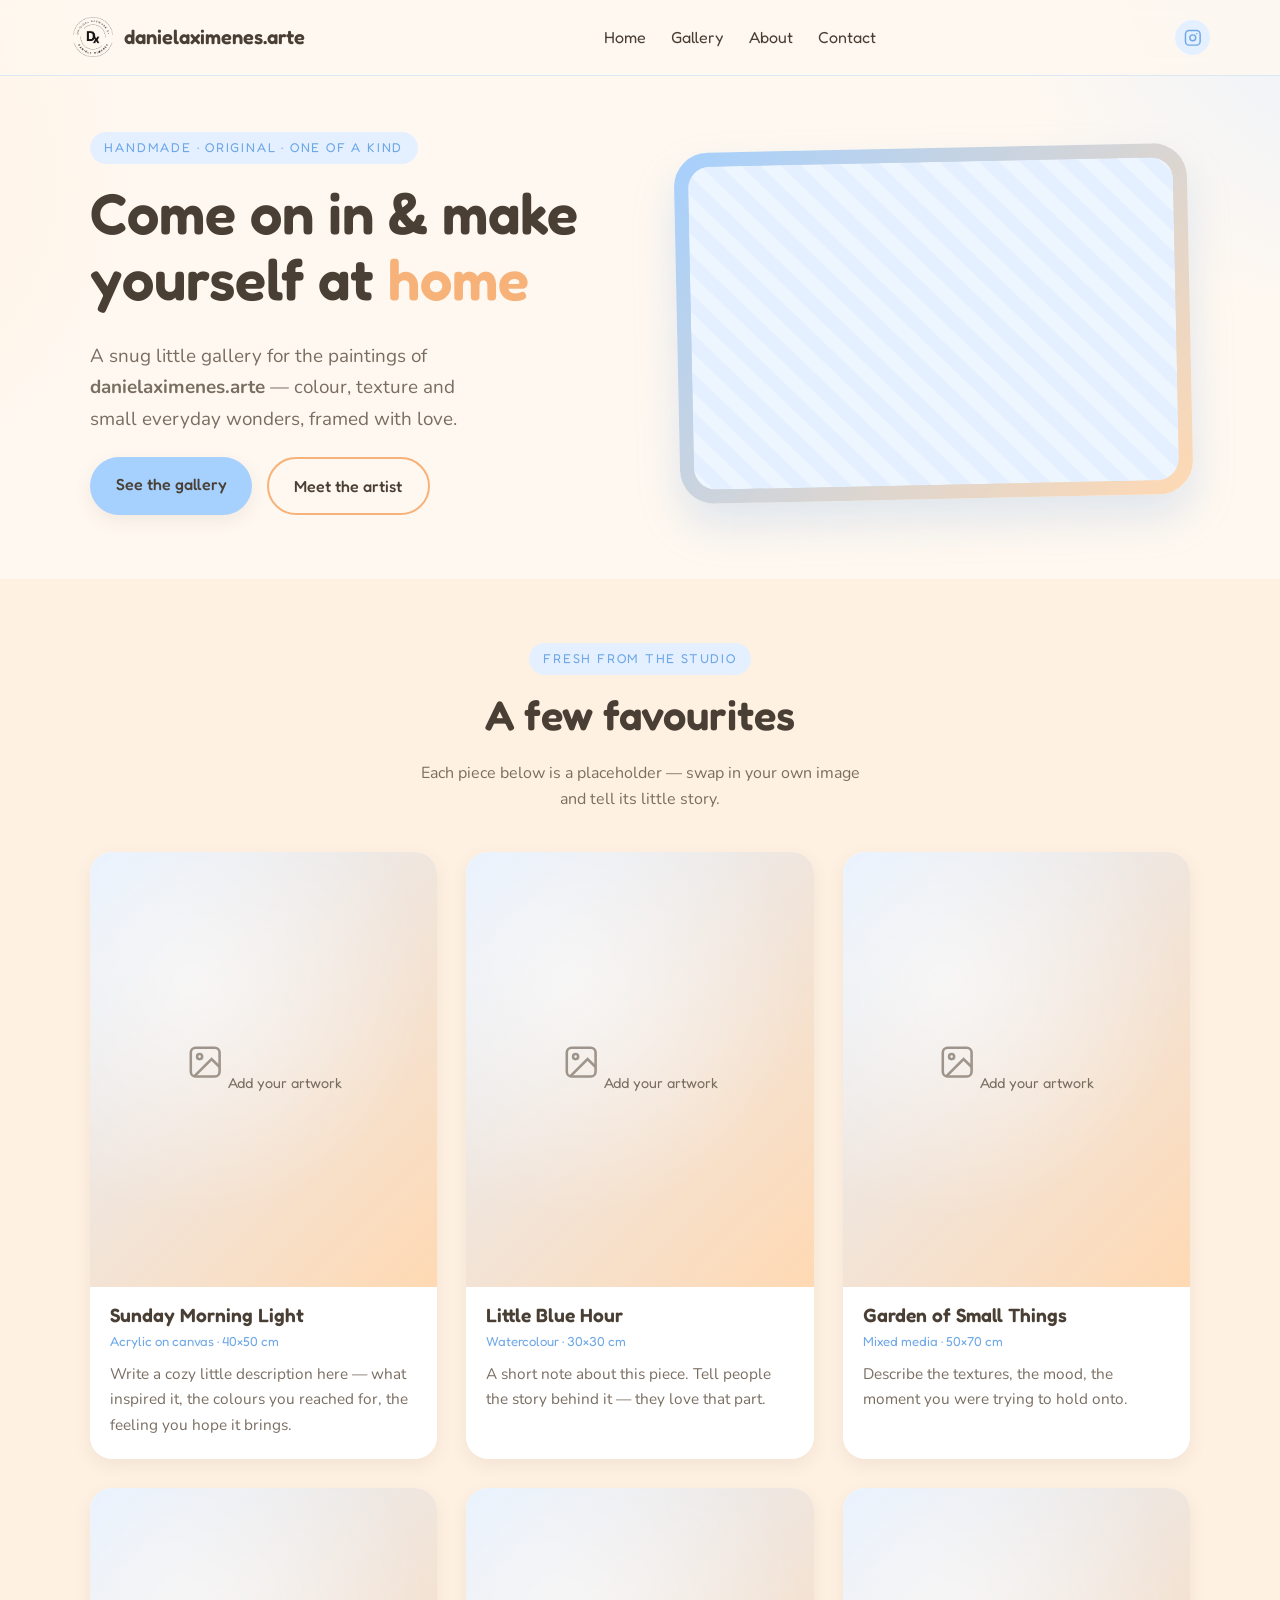
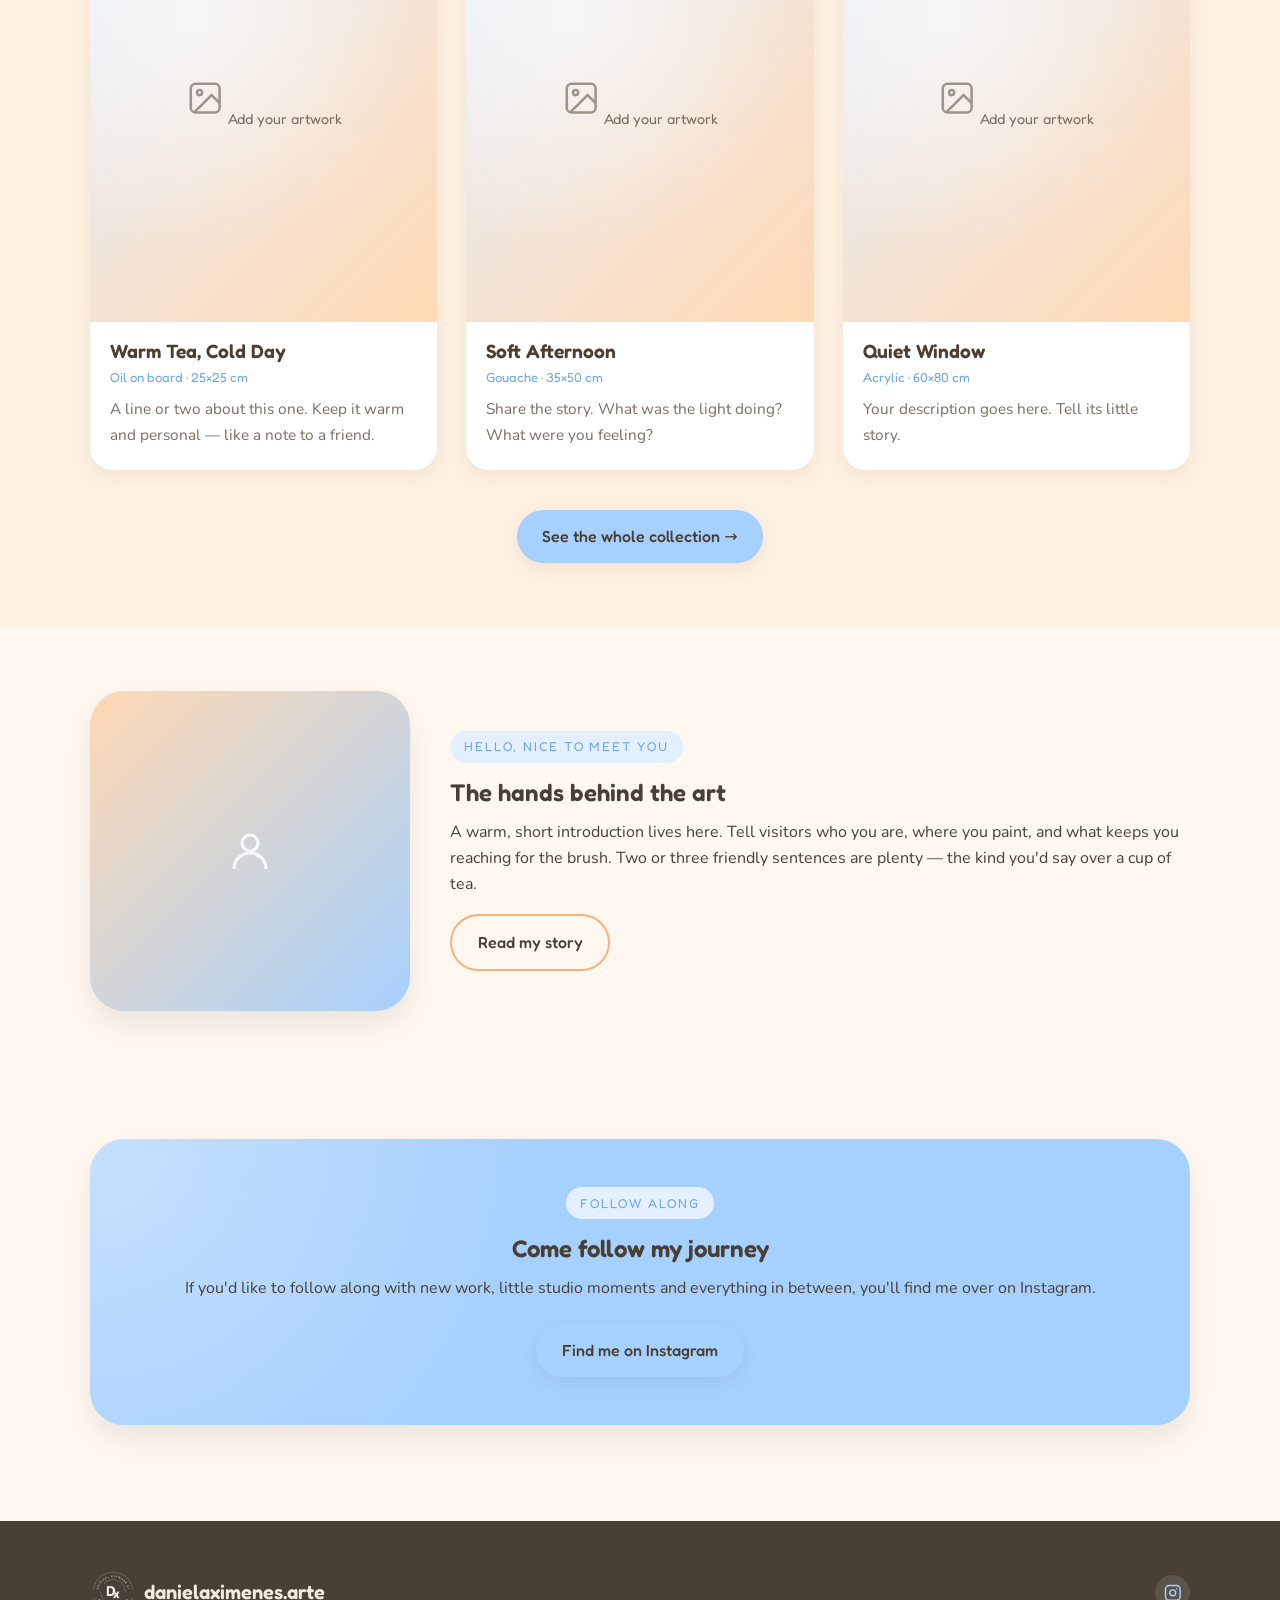
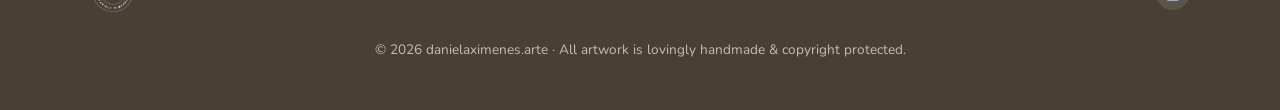
==== index.html @ 49100c6a "First commit" ====
<!DOCTYPE html>
<html lang="en">
<head>
  <meta charset="UTF-8" />
  <meta name="viewport" content="width=device-width, initial-scale=1.0" />
  <title>danielaximenes.arte — original art, made with warmth</title>
  <meta name="description" content="A cozy little corner of the internet for the original artwork of danielaximenes.arte." />
  <link rel="icon" type="image/png" href="assets/logo.png" />

  <link rel="preconnect" href="https://fonts.googleapis.com" />
  <link rel="preconnect" href="https://fonts.gstatic.com" crossorigin />
  <link href="https://fonts.googleapis.com/css2?family=Fredoka:wght@400;500;600&family=Nunito:wght@400;600;700&display=swap" rel="stylesheet" />
  <link rel="stylesheet" href="css/styles.css" />
</head>
<body>

  <!-- ============ HEADER ============ -->
  <header class="site-header">
    <div class="container nav">
      <a class="brand-mark" href="index.html">
        <img class="brand-logo" src="assets/logo.png" alt="danielaximenes.arte" /> danielaximenes.arte
      </a>

      <ul class="nav-links" id="navLinks">
        <li><a href="index.html">Home</a></li>
        <li><a href="gallery.html">Gallery</a></li>
        <li><a href="about.html">About</a></li>
        <li><a href="contact.html">Contact</a></li>
      </ul>

      <div class="nav-social">
        <a class="icon-link" href="https://www.instagram.com/danielaximenes.arte/" target="_blank" rel="noopener" aria-label="Instagram">
          <svg viewBox="0 0 24 24" fill="none" stroke="currentColor" stroke-width="2"><rect x="2" y="2" width="20" height="20" rx="5"/><circle cx="12" cy="12" r="4"/><circle cx="17.5" cy="6.5" r="1" fill="currentColor" stroke="none"/></svg>
        </a>
      </div>

      <button class="nav-toggle" id="navToggle" aria-label="Open menu" aria-expanded="false">
        <svg viewBox="0 0 24 24" fill="none" stroke="currentColor" stroke-width="2"><line x1="3" y1="7" x2="21" y2="7"/><line x1="3" y1="12" x2="21" y2="12"/><line x1="3" y1="17" x2="21" y2="17"/></svg>
      </button>
    </div>
  </header>

  <!-- ============ HERO ============ -->
  <section class="hero">
    <div class="container hero-grid">
      <div class="reveal">
        <span class="eyebrow">handmade · original · one of a kind</span>
        <h1>Come on in &amp; make yourself at <span class="squiggle">home</span></h1>
        <p class="hero-lead">
          A snug little gallery for the paintings of <strong>danielaximenes.arte</strong> —
          colour, texture and small everyday wonders, framed with love.
        </p>
        <div class="hero-cta">
          <a class="btn btn-primary" href="#gallery">See the gallery</a>
          <a class="btn btn-ghost" href="about.html">Meet the artist</a>
        </div>
      </div>

      <!-- VIDEO PLACEHOLDER — swap the inner contents for a <video> later -->
      <div class="reveal">
        <div class="video-card">
          <div class="video-frame">
            <video src="assets/video.mp4" autoplay muted loop playsinline></video>
          </div>
        </div>
      </div>
    </div>
  </section>

  <!-- ============ FEATURED GALLERY ============ -->
  <section class="section section--warm" id="gallery">
    <div class="container">
      <div class="section-head reveal">
        <span class="eyebrow">fresh from the studio</span>
        <h2>A few favourites</h2>
        <p>Each piece below is a placeholder — swap in your own image and tell its little story.</p>
      </div>

      <div class="gallery-grid">
        <!-- CARD (copy this whole block to add more) -->
        <article class="art-card reveal">
          <div class="img-placeholder">
            <!-- TO ADD IMAGE: replace the two lines below with <img src="assets/piece-1.jpg" alt="..."> -->
            <div>
              <svg viewBox="0 0 24 24" fill="none" stroke="currentColor" stroke-width="1.6"><rect x="3" y="3" width="18" height="18" rx="3"/><circle cx="8.5" cy="8.5" r="1.6"/><path d="M21 15l-5-5L5 21"/></svg>
              <span>Add your artwork</span>
            </div>
          </div>
          <div class="art-body">
            <h3>Sunday Morning Light</h3>
            <p class="art-meta">Acrylic on canvas · 40×50 cm</p>
            <p class="art-desc">Write a cozy little description here — what inspired it, the colours you reached for, the feeling you hope it brings.</p>
          </div>
        </article>

        <article class="art-card reveal">
          <div class="img-placeholder">
            <div>
              <svg viewBox="0 0 24 24" fill="none" stroke="currentColor" stroke-width="1.6"><rect x="3" y="3" width="18" height="18" rx="3"/><circle cx="8.5" cy="8.5" r="1.6"/><path d="M21 15l-5-5L5 21"/></svg>
              <span>Add your artwork</span>
            </div>
          </div>
          <div class="art-body">
            <h3>Little Blue Hour</h3>
            <p class="art-meta">Watercolour · 30×30 cm</p>
            <p class="art-desc">A short note about this piece. Tell people the story behind it — they love that part.</p>
          </div>
        </article>

        <article class="art-card reveal">
          <div class="img-placeholder">
            <div>
              <svg viewBox="0 0 24 24" fill="none" stroke="currentColor" stroke-width="1.6"><rect x="3" y="3" width="18" height="18" rx="3"/><circle cx="8.5" cy="8.5" r="1.6"/><path d="M21 15l-5-5L5 21"/></svg>
              <span>Add your artwork</span>
            </div>
          </div>
          <div class="art-body">
            <h3>Garden of Small Things</h3>
            <p class="art-meta">Mixed media · 50×70 cm</p>
            <p class="art-desc">Describe the textures, the mood, the moment you were trying to hold onto.</p>
          </div>
        </article>

        <article class="art-card reveal">
          <div class="img-placeholder">
            <div>
              <svg viewBox="0 0 24 24" fill="none" stroke="currentColor" stroke-width="1.6"><rect x="3" y="3" width="18" height="18" rx="3"/><circle cx="8.5" cy="8.5" r="1.6"/><path d="M21 15l-5-5L5 21"/></svg>
              <span>Add your artwork</span>
            </div>
          </div>
          <div class="art-body">
            <h3>Warm Tea, Cold Day</h3>
            <p class="art-meta">Oil on board · 25×25 cm</p>
            <p class="art-desc">A line or two about this one. Keep it warm and personal — like a note to a friend.</p>
          </div>
        </article>

        <article class="art-card reveal">
          <div class="img-placeholder">
            <div>
              <svg viewBox="0 0 24 24" fill="none" stroke="currentColor" stroke-width="1.6"><rect x="3" y="3" width="18" height="18" rx="3"/><circle cx="8.5" cy="8.5" r="1.6"/><path d="M21 15l-5-5L5 21"/></svg>
              <span>Add your artwork</span>
            </div>
          </div>
          <div class="art-body">
            <h3>Soft Afternoon</h3>
            <p class="art-meta">Gouache · 35×50 cm</p>
            <p class="art-desc">Share the story. What was the light doing? What were you feeling?</p>
          </div>
        </article>

        <article class="art-card reveal">
          <div class="img-placeholder">
            <div>
              <svg viewBox="0 0 24 24" fill="none" stroke="currentColor" stroke-width="1.6"><rect x="3" y="3" width="18" height="18" rx="3"/><circle cx="8.5" cy="8.5" r="1.6"/><path d="M21 15l-5-5L5 21"/></svg>
              <span>Add your artwork</span>
            </div>
          </div>
          <div class="art-body">
            <h3>Quiet Window</h3>
            <p class="art-meta">Acrylic · 60×80 cm</p>
            <p class="art-desc">Your description goes here. Tell its little story.</p>
          </div>
        </article>
      </div>

      <div style="text-align:center; margin-top:2.5rem;">
        <a class="btn btn-primary" href="gallery.html">See the whole collection →</a>
      </div>
    </div>
  </section>

  <!-- ============ ABOUT TEASER ============ -->
  <section class="section">
    <div class="container about-grid">
      <div class="portrait-placeholder reveal">
        <!-- TO ADD A PHOTO: replace this div's contents with <img src="assets/portrait.jpg" alt="Daniela"> -->
        <svg viewBox="0 0 24 24" fill="none" stroke="currentColor" stroke-width="1.6"><circle cx="12" cy="8" r="4"/><path d="M4 21a8 8 0 0 1 16 0"/></svg>
      </div>
      <div class="reveal">
        <span class="eyebrow">hello, nice to meet you</span>
        <h2>The hands behind the art</h2>
        <p>
          A warm, short introduction lives here. Tell visitors who you are, where you
          paint, and what keeps you reaching for the brush. Two or three friendly
          sentences are plenty — the kind you'd say over a cup of tea.
        </p>
        <a class="btn btn-ghost" href="about.html">Read my story</a>
      </div>
    </div>
  </section>

  <!-- ============ SAY HELLO ============ -->
  <section class="section">
    <div class="container">
      <div class="hello reveal">
        <span class="eyebrow">follow along</span>
        <h2>Come follow my journey</h2>
        <p>If you'd like to follow along with new work, little studio moments and everything in between, you'll find me over on Instagram.</p>
        <div style="margin-top:1.4rem;">
          <a class="btn btn-primary" href="https://www.instagram.com/danielaximenes.arte/" target="_blank" rel="noopener">Find me on Instagram</a>
        </div>
      </div>
    </div>
  </section>

  <!-- ============ FOOTER ============ -->
  <footer class="site-footer">
    <div class="container">
      <div class="footer-grid">
        <a class="brand-mark" href="index.html" style="color:#F3E9DD;">
          <img class="brand-logo" src="assets/logo.png" alt="danielaximenes.arte" /> danielaximenes.arte
        </a>
        <div class="footer-social">
          <a class="icon-link" href="https://www.instagram.com/danielaximenes.arte/" target="_blank" rel="noopener" aria-label="Instagram"><svg viewBox="0 0 24 24" fill="none" stroke="currentColor" stroke-width="2"><rect x="2" y="2" width="20" height="20" rx="5"/><circle cx="12" cy="12" r="4"/><circle cx="17.5" cy="6.5" r="1" fill="currentColor" stroke="none"/></svg></a>
        </div>
      </div>
      <p class="footer-note">© <span id="year"></span> danielaximenes.arte · All artwork is lovingly handmade &amp; copyright protected.</p>
    </div>
  </footer>

  <script src="js/main.js"></script>
</body>
</html>
---- css/styles.css ----
/* ============================================================
   danielaximenes.arte — cozy art-exposure site
   Theme lives here. Change the colors/fonts in :root below.
   ============================================================ */

:root {
  /* --- Main color (as requested) --- */
  --brand: #A6D0FD;          /* soft periwinkle blue */
  --brand-deep: #6FA8E8;     /* darker blue for accents/links */
  --brand-soft: #E4F0FF;     /* very pale blue washes */

  /* --- Warm & cozy companions --- */
  --cream: #FFF8F0;          /* page background */
  --cream-2: #FFF1E2;        /* alternating section background */
  --peach: #FFD9B3;          /* warm accent */
  --peach-deep: #F7B27A;     /* warm accent, stronger */
  --ink: #4A3F35;            /* warm brown text */
  --ink-soft: #7A6E62;       /* muted text */

  /* --- Shape & feel --- */
  --radius: 22px;
  --radius-lg: 34px;
  --shadow: 0 14px 30px rgba(74, 63, 53, 0.10);
  --shadow-soft: 0 6px 18px rgba(74, 63, 53, 0.08);
  --shadow-lift: 0 22px 44px rgba(111, 168, 232, 0.22);

  --font-display: "Fredoka", "Quicksand", system-ui, sans-serif;
  --font-body: "Nunito", system-ui, sans-serif;

  --maxw: 1140px;
}

/* gallery page only: plain white background */
body.gallery-page { background: #fff; background-image: none; }

/* ---------- Reset-ish ---------- */
*, *::before, *::after { box-sizing: border-box; }

html { scroll-behavior: smooth; }

body {
  margin: 0;
  font-family: var(--font-body);
  color: var(--ink);
  background: var(--cream);
  line-height: 1.65;
  -webkit-font-smoothing: antialiased;
  /* gentle organic background tint */
  background-image:
    radial-gradient(60rem 60rem at 110% -10%, var(--brand-soft) 0%, transparent 45%),
    radial-gradient(50rem 50rem at -15% 20%, #FFEFDD 0%, transparent 40%);
  background-attachment: fixed;
}

h1, h2, h3 {
  font-family: var(--font-display);
  font-weight: 600;
  line-height: 1.15;
  color: var(--ink);
  margin: 0 0 .5em;
}

p { margin: 0 0 1rem; }

a { color: var(--brand-deep); text-decoration: none; }
a:hover { text-decoration: underline; }

img { max-width: 100%; display: block; }

.container {
  width: 100%;
  max-width: var(--maxw);
  margin: 0 auto;
  padding: 0 1.25rem;
}

.eyebrow {
  display: inline-block;
  font-family: var(--font-display);
  font-size: .8rem;
  letter-spacing: .14em;
  text-transform: uppercase;
  color: var(--brand-deep);
  background: var(--brand-soft);
  padding: .35rem .9rem;
  border-radius: 999px;
  margin-bottom: 1rem;
}

/* ---------- Buttons ---------- */
.btn {
  display: inline-block;
  font-family: var(--font-display);
  font-weight: 500;
  font-size: 1rem;
  padding: .85rem 1.6rem;
  border-radius: 999px;
  border: none;
  cursor: pointer;
  transition: transform .18s ease, box-shadow .18s ease, background .18s ease;
}
.btn:hover { text-decoration: none; transform: translateY(-2px); }

.btn-primary {
  background: var(--brand);
  color: var(--ink);
  box-shadow: var(--shadow-soft);
}
.btn-primary:hover { background: var(--brand-deep); color: #fff; box-shadow: var(--shadow-lift); }

.btn-ghost {
  background: transparent;
  color: var(--ink);
  border: 2px solid var(--peach-deep);
}
.btn-ghost:hover { background: var(--peach); }

/* ============================================================
   HEADER / NAV
   ============================================================ */
.site-header {
  position: sticky;
  top: 0;
  z-index: 50;
  background: rgba(255, 248, 240, 0.82);
  backdrop-filter: blur(10px);
  border-bottom: 1px solid rgba(166, 208, 253, 0.4);
}
.nav {
  display: flex;
  align-items: center;
  justify-content: space-between;
  gap: 1rem;
  padding: .9rem 0;
}
.brand-mark {
  font-family: var(--font-display);
  font-weight: 600;
  font-size: 1.25rem;
  color: var(--ink);
  display: inline-flex;
  align-items: center;
  gap: .5rem;
}
.brand-mark:hover { text-decoration: none; }
.brand-dot {
  width: 1.6rem; height: 1.6rem;
  border-radius: 50%;
  background: var(--brand);
  display: inline-block;
  box-shadow: inset -4px -4px 0 rgba(111,168,232,.35);
}
/* circular badge logo in the header */
.brand-logo {
  height: 46px;
  width: 46px;
  border-radius: 50%;
  display: inline-block;
}
/* footer sits on a dark background, so flip the black logo to white */
.site-footer .brand-logo { filter: brightness(0) invert(1); }

.nav-links {
  display: flex;
  align-items: center;
  gap: 1.6rem;
  list-style: none;
  margin: 0; padding: 0;
}
.nav-links a {
  font-family: var(--font-display);
  color: var(--ink);
  font-size: 1rem;
}
.nav-links a:hover { color: var(--brand-deep); text-decoration: none; }

.nav-social { display: flex; gap: .65rem; align-items: center; }
.icon-link {
  width: 2.2rem; height: 2.2rem;
  display: grid; place-items: center;
  border-radius: 50%;
  background: var(--brand-soft);
  color: var(--brand-deep);
  transition: transform .18s ease, background .18s ease;
}
.icon-link:hover { transform: translateY(-2px) rotate(-6deg); background: var(--brand); color: #fff; text-decoration: none; }
.icon-link svg { width: 1.1rem; height: 1.1rem; }

.nav-toggle {
  display: none;
  background: var(--brand-soft);
  border: none;
  border-radius: 14px;
  width: 2.6rem; height: 2.6rem;
  cursor: pointer;
  color: var(--ink);
}
.nav-toggle svg { width: 1.4rem; height: 1.4rem; margin: 0 auto; }

/* ============================================================
   HERO
   ============================================================ */
.hero { padding: 3.5rem 0 4rem; }
.hero-grid {
  display: grid;
  grid-template-columns: 1.05fr 1fr;
  gap: 3rem;
  align-items: center;
}
.hero h1 {
  font-size: clamp(2.4rem, 5vw, 3.6rem);
}
.hero h1 .squiggle { color: var(--peach-deep); }
.hero-lead {
  font-size: 1.18rem;
  color: var(--ink-soft);
  max-width: 34ch;
}
.hero-cta { display: flex; gap: .9rem; flex-wrap: wrap; margin-top: 1.4rem; }

/* Video placeholder card */
.video-card {
  position: relative;
  border-radius: var(--radius-lg);
  padding: 14px;
  background: linear-gradient(135deg, var(--brand) 0%, var(--peach) 100%);
  box-shadow: var(--shadow-lift);
  transform: rotate(-1.2deg);
}
.video-frame {
  aspect-ratio: 3 / 2;
  border-radius: calc(var(--radius-lg) - 12px);
  background:
    repeating-linear-gradient(45deg, rgba(255,255,255,.35) 0 14px, transparent 14px 28px),
    var(--brand-soft);
  display: grid;
  place-items: center;
  text-align: center;
  overflow: hidden;
  position: relative;            /* anchor the video for the shift below */
}
/* The clip is portrait, so it's taller than this wide box and the top/bottom get
   cropped. We force its true shape (9:16) and slide it with translateY instead of
   object-position (which misbehaves on rotated videos).
   --- TO ADJUST: change the translateY value below ---
   0% shows the very top; more negative pushes the content UP (reveals lower part). */
.video-frame video {
  position: absolute;
  top: 0;
  left: 0;
  width: 100%;
  aspect-ratio: 9 / 16;
  height: auto;
  object-fit: cover;
  transform: translateY(-20%);
}
.play-badge {
  width: 5rem; height: 5rem;
  border-radius: 50%;
  background: #fff;
  display: grid; place-items: center;
  box-shadow: var(--shadow);
  margin: 0 auto .75rem;
}
.play-badge svg { width: 2rem; height: 2rem; color: var(--brand-deep); margin-left: 4px; }
.video-caption { font-family: var(--font-display); color: var(--ink-soft); font-size: .95rem; }
.placeholder-hint { font-size: .8rem; color: var(--ink-soft); opacity: .8; }

/* ============================================================
   SECTIONS
   ============================================================ */
.section { padding: 4rem 0; }
.section--warm { background: var(--cream-2); }
.section-head { text-align: center; max-width: 46ch; margin: 0 auto 2.5rem; }
.section-head h2 { font-size: clamp(1.9rem, 4vw, 2.6rem); }
.section-head p { color: var(--ink-soft); }

/* wavy divider */
.wave-divider { display: block; width: 100%; height: 40px; color: var(--cream-2); }

/* ---------- Gallery grid + cards ---------- */
.gallery-grid {
  display: grid;
  grid-template-columns: repeat(auto-fill, minmax(260px, 1fr));
  gap: 1.8rem;
}
.art-card {
  background: #fff;
  border-radius: var(--radius);
  overflow: hidden;
  box-shadow: var(--shadow-soft);
  transition: transform .2s ease, box-shadow .2s ease;
  display: flex;
  flex-direction: column;
}
.art-card:nth-child(even) { transform: rotate(.6deg); }
.art-card:nth-child(odd)  { transform: rotate(-.6deg); }
.art-card:hover { transform: translateY(-6px) rotate(0); box-shadow: var(--shadow-lift); }

/* the image placeholder (swap the inner div for an <img>) */
.img-placeholder {
  aspect-ratio: 4 / 5;
  background:
    radial-gradient(circle at 30% 30%, rgba(255,255,255,.6), transparent 60%),
    linear-gradient(135deg, var(--brand-soft), var(--peach));
  display: grid;
  place-items: center;
  text-align: center;
  color: var(--ink-soft);
  padding: 1rem;
}
.img-placeholder svg { width: 2.4rem; height: 2.4rem; opacity: .7; margin-bottom: .4rem; }
.img-placeholder span { font-family: var(--font-display); font-size: .9rem; }
.img-placeholder img { width: 100%; height: 100%; object-fit: cover; }

.art-body { padding: 1.1rem 1.25rem 1.4rem; }
.art-body h3 { font-size: 1.2rem; margin-bottom: .3rem; }
.art-meta { font-size: .82rem; color: var(--brand-deep); font-family: var(--font-display); margin-bottom: .5rem; }
.art-desc { color: var(--ink-soft); font-size: .96rem; margin: 0; }

/* ---------- About teaser ---------- */
.about-grid {
  display: grid;
  grid-template-columns: 320px 1fr;
  gap: 2.5rem;
  align-items: center;
}
.portrait-placeholder {
  aspect-ratio: 1 / 1;
  border-radius: var(--radius-lg);
  background: linear-gradient(135deg, var(--peach), var(--brand));
  display: grid; place-items: center;
  color: #fff;
  box-shadow: var(--shadow);
  transform: rotate(-2deg);
}
.portrait-placeholder svg { width: 3rem; height: 3rem; opacity: .85; }

/* ---------- Alternating story rows (About page) ---------- */
.story {
  display: grid;
  grid-template-columns: 1fr 1fr;
  gap: 3.5rem;
  align-items: center;
}
.story + .story { margin-top: 4.5rem; }
.story-media { justify-self: center; width: 100%; max-width: 360px; }

/* warm gradient photo frame (echoes the hero video card) */
.photo-frame {
  border-radius: var(--radius-lg);
  padding: 12px;
  background: linear-gradient(135deg, var(--brand), var(--peach));
  box-shadow: var(--shadow-lift);
}
.photo-frame img {
  display: block;
  width: 100%;
  border-radius: calc(var(--radius-lg) - 10px);
}
/* the behind-the-scenes photo is already shot at an angle, so only this one tilts */
.photo-frame--tilt { transform: rotate(-1.5deg); }

@media (max-width: 760px) {
  .story { grid-template-columns: 1fr; gap: 1.8rem; }
  .story + .story { margin-top: 3rem; }
  .story-media { max-width: 300px; order: -1; }   /* image first on mobile */
}
.about-photo figcaption {
  font-family: var(--font-display);
  color: var(--ink-soft);
  font-size: .85rem;
  text-align: center;
  margin-top: 1rem;
}

/* ---------- Say hello strip ---------- */
.hello {
  background: var(--brand);
  border-radius: var(--radius-lg);
  padding: 3rem 2rem;
  text-align: center;
  box-shadow: var(--shadow);
  background-image: radial-gradient(circle at 0% 0%, rgba(255,255,255,.35), transparent 40%);
}
.hello h2 { color: var(--ink); }
.hello-form {
  display: flex;
  gap: .6rem;
  justify-content: center;
  flex-wrap: wrap;
  margin-top: 1.2rem;
}
.hello-form input {
  font-family: var(--font-body);
  font-size: 1rem;
  padding: .8rem 1.1rem;
  border-radius: 999px;
  border: 2px solid #fff;
  background: #fff;
  min-width: 260px;
  color: var(--ink);
}
.hello-form input:focus { outline: 2px solid var(--brand-deep); }

/* ============================================================
   FOOTER
   ============================================================ */
.site-footer {
  background: var(--ink);
  color: #F3E9DD;
  padding: 3rem 0 2rem;
  margin-top: 2rem;
}
.footer-grid {
  display: flex;
  flex-wrap: wrap;
  gap: 1.5rem;
  justify-content: space-between;
  align-items: center;
}
.site-footer a { color: var(--brand); }
.footer-social { display: flex; gap: .7rem; }
.site-footer .icon-link { background: rgba(255,255,255,.1); color: var(--brand); }
.site-footer .icon-link:hover { background: var(--brand); color: var(--ink); }
.footer-note { font-size: .85rem; color: #C9BCAE; margin-top: 1.5rem; text-align: center; }

/* ============================================================
   Simple page header (stub pages)
   ============================================================ */
.page-hero {
  text-align: center;
  padding: 3.5rem 0 1rem;
}
.page-hero h1 { font-size: clamp(2.2rem, 5vw, 3.2rem); }
.page-hero p { color: var(--ink-soft); max-width: 50ch; margin: 0 auto; }

.prose { max-width: 62ch; margin: 0 auto; }
.prose p { font-size: 1.05rem; }

/* logo flourish where the contact form used to be */
.contact-logo { text-align: center; margin-top: 2.5rem; }
.contact-logo img { width: clamp(180px, 40vw, 260px); height: auto; display: inline-block; }

/* contact rows */
.contact-list { list-style: none; padding: 0; margin: 1.5rem 0; }
.contact-list li {
  display: flex; align-items: center; gap: .8rem;
  background: #fff;
  padding: 1rem 1.2rem;
  border-radius: var(--radius);
  box-shadow: var(--shadow-soft);
  margin-bottom: .8rem;
}
.contact-list .icon-link { flex: none; }

/* ---------- Scroll reveal ---------- */
.reveal { opacity: 0; transform: translateY(18px); transition: opacity .6s ease, transform .6s ease; }
.reveal.is-visible { opacity: 1; transform: none; }
@media (prefers-reduced-motion: reduce) {
  .reveal { opacity: 1; transform: none; transition: none; }
  html { scroll-behavior: auto; }
}

/* ============================================================
   RESPONSIVE
   ============================================================ */
@media (max-width: 860px) {
  .hero-grid { grid-template-columns: 1fr; gap: 2rem; }
  .video-card { transform: rotate(-1deg); max-width: 520px; }
  .about-grid { grid-template-columns: 1fr; }
  .portrait-placeholder { max-width: 260px; margin: 0 auto; }

  .nav-toggle { display: grid; place-items: center; }
  .nav-links {
    display: none;
    position: absolute;
    top: 100%; left: 0; right: 0;
    flex-direction: column;
    gap: .4rem;
    background: var(--cream);
    padding: 1rem 1.25rem 1.4rem;
    box-shadow: var(--shadow);
    border-bottom: 1px solid rgba(166,208,253,.4);
  }
  .nav-links.is-open { display: flex; }
  .nav-social { display: none; }
  .nav { position: relative; }
}
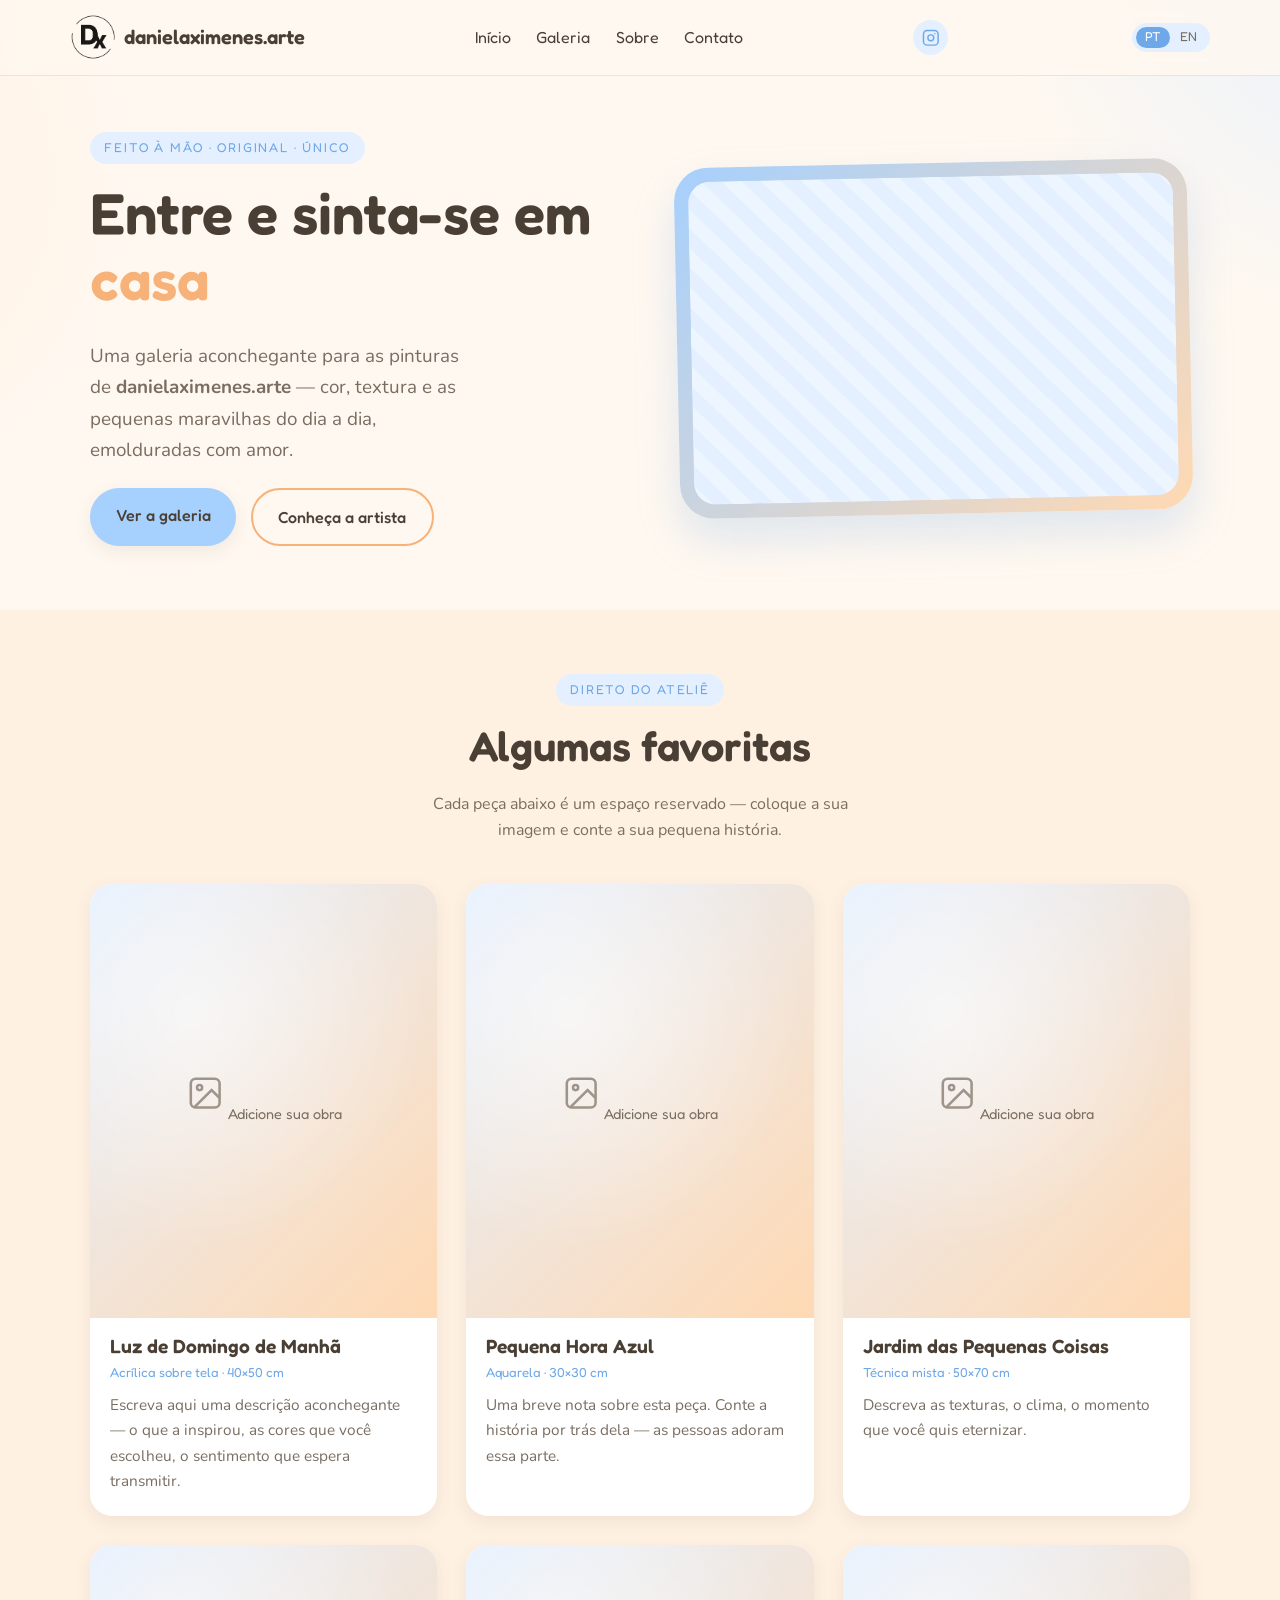
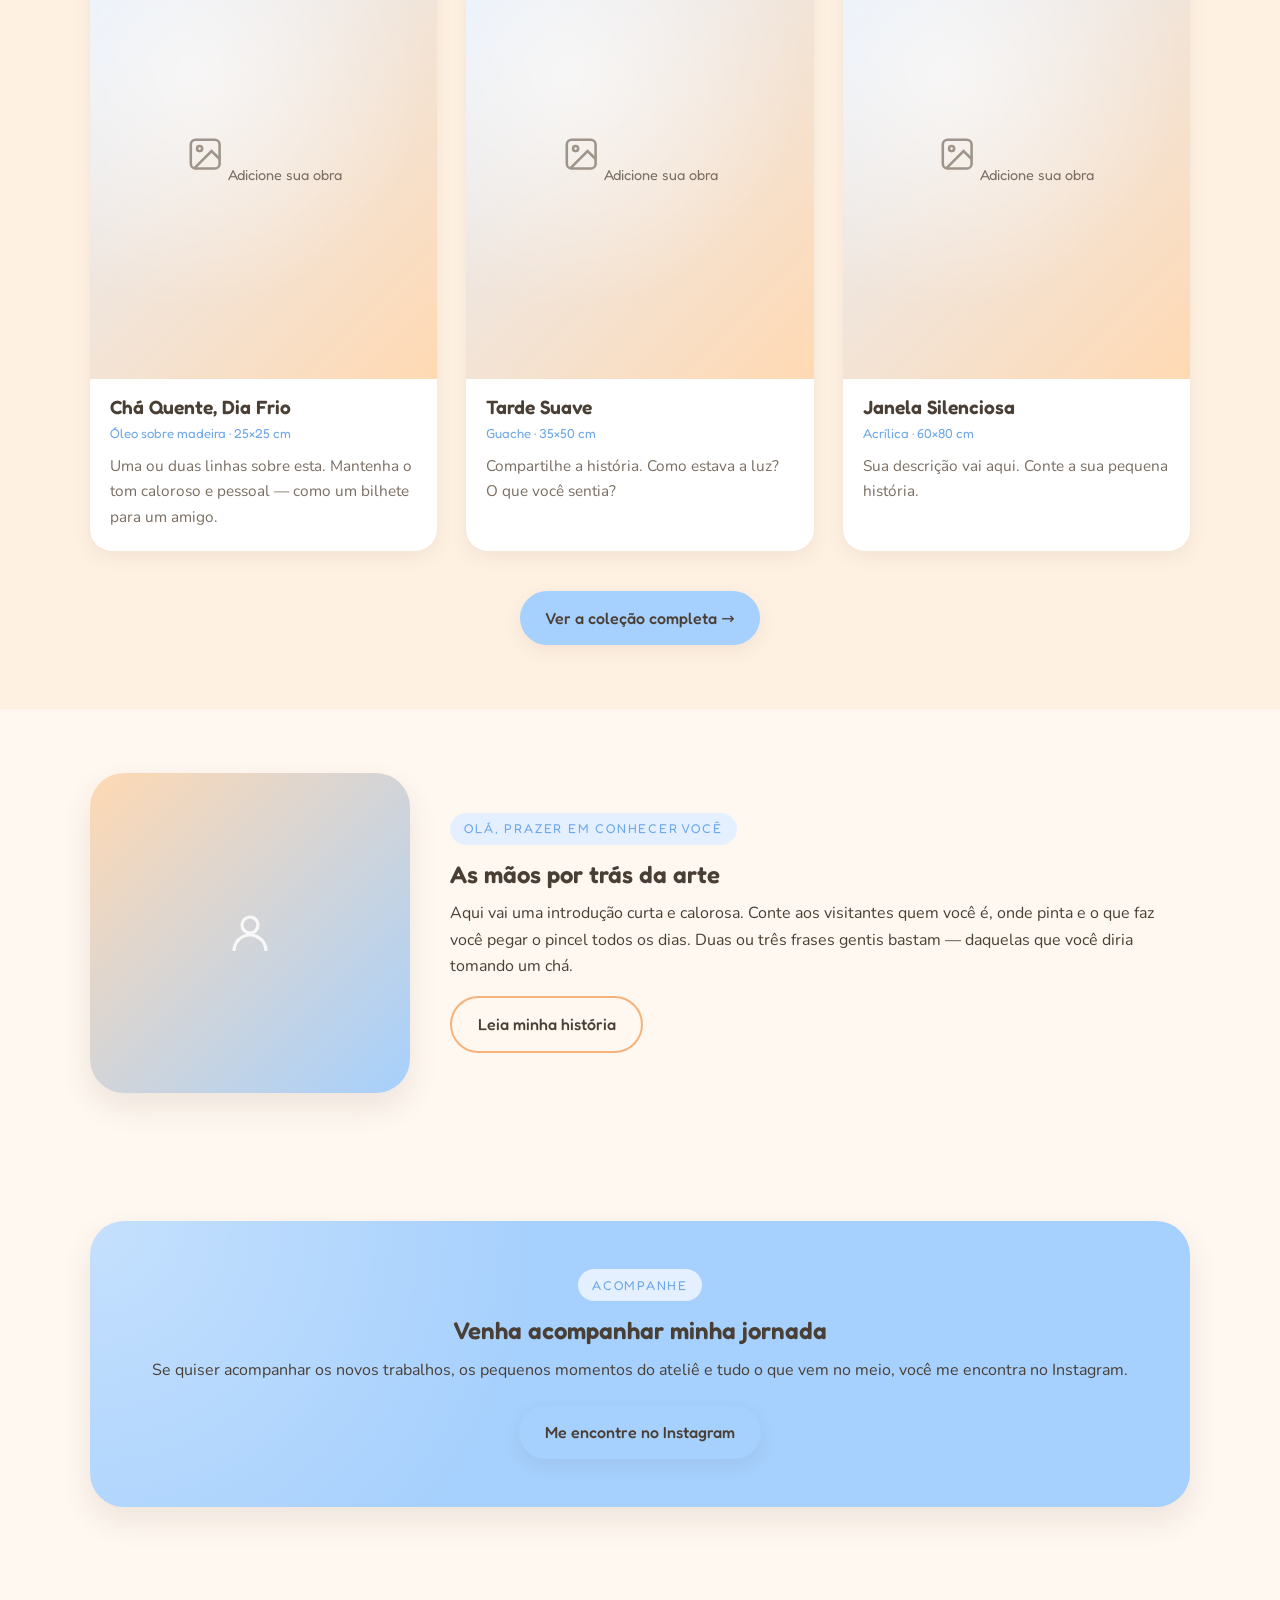
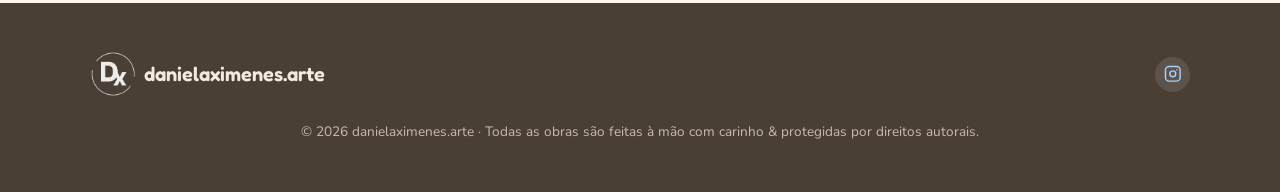
==== commit c9848b30: "EN-PT and new logo" ====
--- a/index.html
+++ b/index.html
@@ -1,31 +1,31 @@
 <!DOCTYPE html>
-<html lang="en">
+<html lang="pt">
 <head>
   <meta charset="UTF-8" />
   <meta name="viewport" content="width=device-width, initial-scale=1.0" />
-  <title>danielaximenes.arte — original art, made with warmth</title>
+  <title data-pt="danielaximenes.arte — arte original, feita com carinho">danielaximenes.arte — original art, made with warmth</title>
   <meta name="description" content="A cozy little corner of the internet for the original artwork of danielaximenes.arte." />
-  <link rel="icon" type="image/png" href="assets/logo.png" />
+  <link rel="icon" type="image/png" href="/assets/logo-dx.png" />
 
   <link rel="preconnect" href="https://fonts.googleapis.com" />
   <link rel="preconnect" href="https://fonts.gstatic.com" crossorigin />
   <link href="https://fonts.googleapis.com/css2?family=Fredoka:wght@400;500;600&family=Nunito:wght@400;600;700&display=swap" rel="stylesheet" />
-  <link rel="stylesheet" href="css/styles.css" />
+  <link rel="stylesheet" href="/css/styles.css" />
 </head>
 <body>
 
   <!-- ============ HEADER ============ -->
   <header class="site-header">
     <div class="container nav">
-      <a class="brand-mark" href="index.html">
-        <img class="brand-logo" src="assets/logo.png" alt="danielaximenes.arte" /> danielaximenes.arte
+      <a class="brand-mark" href="/">
+        <img class="brand-logo" src="/assets/logo-dx.png" alt="danielaximenes.arte" /> danielaximenes.arte
       </a>
 
       <ul class="nav-links" id="navLinks">
-        <li><a href="index.html">Home</a></li>
-        <li><a href="gallery.html">Gallery</a></li>
-        <li><a href="about.html">About</a></li>
-        <li><a href="contact.html">Contact</a></li>
+        <li><a href="/" data-pt="Início">Home</a></li>
+        <li><a href="/gallery/" data-pt="Galeria">Gallery</a></li>
+        <li><a href="/about/" data-pt="Sobre">About</a></li>
+        <li><a href="/contact/" data-pt="Contato">Contact</a></li>
       </ul>
 
       <div class="nav-social">
@@ -34,6 +34,10 @@
         </a>
       </div>
 
+      <button class="lang-toggle" id="langToggle" type="button" aria-label="Mudar idioma / Switch language">
+        <span data-lang-opt="pt">PT</span><span data-lang-opt="en">EN</span>
+      </button>
+
       <button class="nav-toggle" id="navToggle" aria-label="Open menu" aria-expanded="false">
         <svg viewBox="0 0 24 24" fill="none" stroke="currentColor" stroke-width="2"><line x1="3" y1="7" x2="21" y2="7"/><line x1="3" y1="12" x2="21" y2="12"/><line x1="3" y1="17" x2="21" y2="17"/></svg>
       </button>
@@ -44,15 +48,15 @@
   <section class="hero">
     <div class="container hero-grid">
       <div class="reveal">
-        <span class="eyebrow">handmade · original · one of a kind</span>
-        <h1>Come on in &amp; make yourself at <span class="squiggle">home</span></h1>
-        <p class="hero-lead">
+        <span class="eyebrow" data-pt="feito à mão · original · único">handmade · original · one of a kind</span>
+        <h1 data-pt="Entre e sinta-se em <span class='squiggle'>casa</span>">Come on in &amp; make yourself at <span class="squiggle">home</span></h1>
+        <p class="hero-lead" data-pt="Uma galeria aconchegante para as pinturas de <strong>danielaximenes.arte</strong> — cor, textura e as pequenas maravilhas do dia a dia, emolduradas com amor.">
           A snug little gallery for the paintings of <strong>danielaximenes.arte</strong> —
           colour, texture and small everyday wonders, framed with love.
         </p>
         <div class="hero-cta">
-          <a class="btn btn-primary" href="#gallery">See the gallery</a>
-          <a class="btn btn-ghost" href="about.html">Meet the artist</a>
+          <a class="btn btn-primary" href="#gallery" data-pt="Ver a galeria">See the gallery</a>
+          <a class="btn btn-ghost" href="/about/" data-pt="Conheça a artista">Meet the artist</a>
         </div>
       </div>
 
@@ -60,7 +64,7 @@
       <div class="reveal">
         <div class="video-card">
           <div class="video-frame">
-            <video src="assets/video.mp4" autoplay muted loop playsinline></video>
+            <video src="/assets/video.mp4" autoplay muted loop playsinline></video>
           </div>
         </div>
       </div>
@@ -71,101 +75,101 @@
   <section class="section section--warm" id="gallery">
     <div class="container">
       <div class="section-head reveal">
-        <span class="eyebrow">fresh from the studio</span>
-        <h2>A few favourites</h2>
-        <p>Each piece below is a placeholder — swap in your own image and tell its little story.</p>
+        <span class="eyebrow" data-pt="direto do ateliê">fresh from the studio</span>
+        <h2 data-pt="Algumas favoritas">A few favourites</h2>
+        <p data-pt="Cada peça abaixo é um espaço reservado — coloque a sua imagem e conte a sua pequena história.">Each piece below is a placeholder — swap in your own image and tell its little story.</p>
       </div>
 
       <div class="gallery-grid">
         <!-- CARD (copy this whole block to add more) -->
         <article class="art-card reveal">
           <div class="img-placeholder">
-            <!-- TO ADD IMAGE: replace the two lines below with <img src="assets/piece-1.jpg" alt="..."> -->
-            <div>
-              <svg viewBox="0 0 24 24" fill="none" stroke="currentColor" stroke-width="1.6"><rect x="3" y="3" width="18" height="18" rx="3"/><circle cx="8.5" cy="8.5" r="1.6"/><path d="M21 15l-5-5L5 21"/></svg>
-              <span>Add your artwork</span>
-            </div>
-          </div>
-          <div class="art-body">
-            <h3>Sunday Morning Light</h3>
-            <p class="art-meta">Acrylic on canvas · 40×50 cm</p>
-            <p class="art-desc">Write a cozy little description here — what inspired it, the colours you reached for, the feeling you hope it brings.</p>
-          </div>
-        </article>
-
-        <article class="art-card reveal">
-          <div class="img-placeholder">
-            <div>
-              <svg viewBox="0 0 24 24" fill="none" stroke="currentColor" stroke-width="1.6"><rect x="3" y="3" width="18" height="18" rx="3"/><circle cx="8.5" cy="8.5" r="1.6"/><path d="M21 15l-5-5L5 21"/></svg>
-              <span>Add your artwork</span>
-            </div>
-          </div>
-          <div class="art-body">
-            <h3>Little Blue Hour</h3>
-            <p class="art-meta">Watercolour · 30×30 cm</p>
-            <p class="art-desc">A short note about this piece. Tell people the story behind it — they love that part.</p>
-          </div>
-        </article>
-
-        <article class="art-card reveal">
-          <div class="img-placeholder">
-            <div>
-              <svg viewBox="0 0 24 24" fill="none" stroke="currentColor" stroke-width="1.6"><rect x="3" y="3" width="18" height="18" rx="3"/><circle cx="8.5" cy="8.5" r="1.6"/><path d="M21 15l-5-5L5 21"/></svg>
-              <span>Add your artwork</span>
-            </div>
-          </div>
-          <div class="art-body">
-            <h3>Garden of Small Things</h3>
-            <p class="art-meta">Mixed media · 50×70 cm</p>
-            <p class="art-desc">Describe the textures, the mood, the moment you were trying to hold onto.</p>
-          </div>
-        </article>
-
-        <article class="art-card reveal">
-          <div class="img-placeholder">
-            <div>
-              <svg viewBox="0 0 24 24" fill="none" stroke="currentColor" stroke-width="1.6"><rect x="3" y="3" width="18" height="18" rx="3"/><circle cx="8.5" cy="8.5" r="1.6"/><path d="M21 15l-5-5L5 21"/></svg>
-              <span>Add your artwork</span>
-            </div>
-          </div>
-          <div class="art-body">
-            <h3>Warm Tea, Cold Day</h3>
-            <p class="art-meta">Oil on board · 25×25 cm</p>
-            <p class="art-desc">A line or two about this one. Keep it warm and personal — like a note to a friend.</p>
-          </div>
-        </article>
-
-        <article class="art-card reveal">
-          <div class="img-placeholder">
-            <div>
-              <svg viewBox="0 0 24 24" fill="none" stroke="currentColor" stroke-width="1.6"><rect x="3" y="3" width="18" height="18" rx="3"/><circle cx="8.5" cy="8.5" r="1.6"/><path d="M21 15l-5-5L5 21"/></svg>
-              <span>Add your artwork</span>
-            </div>
-          </div>
-          <div class="art-body">
-            <h3>Soft Afternoon</h3>
-            <p class="art-meta">Gouache · 35×50 cm</p>
-            <p class="art-desc">Share the story. What was the light doing? What were you feeling?</p>
-          </div>
-        </article>
-
-        <article class="art-card reveal">
-          <div class="img-placeholder">
-            <div>
-              <svg viewBox="0 0 24 24" fill="none" stroke="currentColor" stroke-width="1.6"><rect x="3" y="3" width="18" height="18" rx="3"/><circle cx="8.5" cy="8.5" r="1.6"/><path d="M21 15l-5-5L5 21"/></svg>
-              <span>Add your artwork</span>
-            </div>
-          </div>
-          <div class="art-body">
-            <h3>Quiet Window</h3>
-            <p class="art-meta">Acrylic · 60×80 cm</p>
-            <p class="art-desc">Your description goes here. Tell its little story.</p>
+            <!-- TO ADD IMAGE: replace the two lines below with <img src="/assets/piece-1.jpg" alt="..."> -->
+            <div>
+              <svg viewBox="0 0 24 24" fill="none" stroke="currentColor" stroke-width="1.6"><rect x="3" y="3" width="18" height="18" rx="3"/><circle cx="8.5" cy="8.5" r="1.6"/><path d="M21 15l-5-5L5 21"/></svg>
+              <span data-pt="Adicione sua obra">Add your artwork</span>
+            </div>
+          </div>
+          <div class="art-body">
+            <h3 data-pt="Luz de Domingo de Manhã">Sunday Morning Light</h3>
+            <p class="art-meta" data-pt="Acrílica sobre tela · 40×50 cm">Acrylic on canvas · 40×50 cm</p>
+            <p class="art-desc" data-pt="Escreva aqui uma descrição aconchegante — o que a inspirou, as cores que você escolheu, o sentimento que espera transmitir.">Write a cozy little description here — what inspired it, the colours you reached for, the feeling you hope it brings.</p>
+          </div>
+        </article>
+
+        <article class="art-card reveal">
+          <div class="img-placeholder">
+            <div>
+              <svg viewBox="0 0 24 24" fill="none" stroke="currentColor" stroke-width="1.6"><rect x="3" y="3" width="18" height="18" rx="3"/><circle cx="8.5" cy="8.5" r="1.6"/><path d="M21 15l-5-5L5 21"/></svg>
+              <span data-pt="Adicione sua obra">Add your artwork</span>
+            </div>
+          </div>
+          <div class="art-body">
+            <h3 data-pt="Pequena Hora Azul">Little Blue Hour</h3>
+            <p class="art-meta" data-pt="Aquarela · 30×30 cm">Watercolour · 30×30 cm</p>
+            <p class="art-desc" data-pt="Uma breve nota sobre esta peça. Conte a história por trás dela — as pessoas adoram essa parte.">A short note about this piece. Tell people the story behind it — they love that part.</p>
+          </div>
+        </article>
+
+        <article class="art-card reveal">
+          <div class="img-placeholder">
+            <div>
+              <svg viewBox="0 0 24 24" fill="none" stroke="currentColor" stroke-width="1.6"><rect x="3" y="3" width="18" height="18" rx="3"/><circle cx="8.5" cy="8.5" r="1.6"/><path d="M21 15l-5-5L5 21"/></svg>
+              <span data-pt="Adicione sua obra">Add your artwork</span>
+            </div>
+          </div>
+          <div class="art-body">
+            <h3 data-pt="Jardim das Pequenas Coisas">Garden of Small Things</h3>
+            <p class="art-meta" data-pt="Técnica mista · 50×70 cm">Mixed media · 50×70 cm</p>
+            <p class="art-desc" data-pt="Descreva as texturas, o clima, o momento que você quis eternizar.">Describe the textures, the mood, the moment you were trying to hold onto.</p>
+          </div>
+        </article>
+
+        <article class="art-card reveal">
+          <div class="img-placeholder">
+            <div>
+              <svg viewBox="0 0 24 24" fill="none" stroke="currentColor" stroke-width="1.6"><rect x="3" y="3" width="18" height="18" rx="3"/><circle cx="8.5" cy="8.5" r="1.6"/><path d="M21 15l-5-5L5 21"/></svg>
+              <span data-pt="Adicione sua obra">Add your artwork</span>
+            </div>
+          </div>
+          <div class="art-body">
+            <h3 data-pt="Chá Quente, Dia Frio">Warm Tea, Cold Day</h3>
+            <p class="art-meta" data-pt="Óleo sobre madeira · 25×25 cm">Oil on board · 25×25 cm</p>
+            <p class="art-desc" data-pt="Uma ou duas linhas sobre esta. Mantenha o tom caloroso e pessoal — como um bilhete para um amigo.">A line or two about this one. Keep it warm and personal — like a note to a friend.</p>
+          </div>
+        </article>
+
+        <article class="art-card reveal">
+          <div class="img-placeholder">
+            <div>
+              <svg viewBox="0 0 24 24" fill="none" stroke="currentColor" stroke-width="1.6"><rect x="3" y="3" width="18" height="18" rx="3"/><circle cx="8.5" cy="8.5" r="1.6"/><path d="M21 15l-5-5L5 21"/></svg>
+              <span data-pt="Adicione sua obra">Add your artwork</span>
+            </div>
+          </div>
+          <div class="art-body">
+            <h3 data-pt="Tarde Suave">Soft Afternoon</h3>
+            <p class="art-meta" data-pt="Guache · 35×50 cm">Gouache · 35×50 cm</p>
+            <p class="art-desc" data-pt="Compartilhe a história. Como estava a luz? O que você sentia?">Share the story. What was the light doing? What were you feeling?</p>
+          </div>
+        </article>
+
+        <article class="art-card reveal">
+          <div class="img-placeholder">
+            <div>
+              <svg viewBox="0 0 24 24" fill="none" stroke="currentColor" stroke-width="1.6"><rect x="3" y="3" width="18" height="18" rx="3"/><circle cx="8.5" cy="8.5" r="1.6"/><path d="M21 15l-5-5L5 21"/></svg>
+              <span data-pt="Adicione sua obra">Add your artwork</span>
+            </div>
+          </div>
+          <div class="art-body">
+            <h3 data-pt="Janela Silenciosa">Quiet Window</h3>
+            <p class="art-meta" data-pt="Acrílica · 60×80 cm">Acrylic · 60×80 cm</p>
+            <p class="art-desc" data-pt="Sua descrição vai aqui. Conte a sua pequena história.">Your description goes here. Tell its little story.</p>
           </div>
         </article>
       </div>
 
       <div style="text-align:center; margin-top:2.5rem;">
-        <a class="btn btn-primary" href="gallery.html">See the whole collection →</a>
+        <a class="btn btn-primary" href="/gallery/" data-pt="Ver a coleção completa →">See the whole collection →</a>
       </div>
     </div>
   </section>
@@ -174,18 +178,18 @@
   <section class="section">
     <div class="container about-grid">
       <div class="portrait-placeholder reveal">
-        <!-- TO ADD A PHOTO: replace this div's contents with <img src="assets/portrait.jpg" alt="Daniela"> -->
+        <!-- TO ADD A PHOTO: replace this div's contents with <img src="/assets/portrait.jpg" alt="Daniela"> -->
         <svg viewBox="0 0 24 24" fill="none" stroke="currentColor" stroke-width="1.6"><circle cx="12" cy="8" r="4"/><path d="M4 21a8 8 0 0 1 16 0"/></svg>
       </div>
       <div class="reveal">
-        <span class="eyebrow">hello, nice to meet you</span>
-        <h2>The hands behind the art</h2>
-        <p>
+        <span class="eyebrow" data-pt="olá, prazer em conhecer você">hello, nice to meet you</span>
+        <h2 data-pt="As mãos por trás da arte">The hands behind the art</h2>
+        <p data-pt="Aqui vai uma introdução curta e calorosa. Conte aos visitantes quem você é, onde pinta e o que faz você pegar o pincel todos os dias. Duas ou três frases gentis bastam — daquelas que você diria tomando um chá.">
           A warm, short introduction lives here. Tell visitors who you are, where you
           paint, and what keeps you reaching for the brush. Two or three friendly
           sentences are plenty — the kind you'd say over a cup of tea.
         </p>
-        <a class="btn btn-ghost" href="about.html">Read my story</a>
+        <a class="btn btn-ghost" href="/about/" data-pt="Leia minha história">Read my story</a>
       </div>
     </div>
   </section>
@@ -194,11 +198,11 @@
   <section class="section">
     <div class="container">
       <div class="hello reveal">
-        <span class="eyebrow">follow along</span>
-        <h2>Come follow my journey</h2>
-        <p>If you'd like to follow along with new work, little studio moments and everything in between, you'll find me over on Instagram.</p>
+        <span class="eyebrow" data-pt="acompanhe">follow along</span>
+        <h2 data-pt="Venha acompanhar minha jornada">Come follow my journey</h2>
+        <p data-pt="Se quiser acompanhar os novos trabalhos, os pequenos momentos do ateliê e tudo o que vem no meio, você me encontra no Instagram.">If you'd like to follow along with new work, little studio moments and everything in between, you'll find me over on Instagram.</p>
         <div style="margin-top:1.4rem;">
-          <a class="btn btn-primary" href="https://www.instagram.com/danielaximenes.arte/" target="_blank" rel="noopener">Find me on Instagram</a>
+          <a class="btn btn-primary" href="https://www.instagram.com/danielaximenes.arte/" target="_blank" rel="noopener" data-pt="Me encontre no Instagram">Find me on Instagram</a>
         </div>
       </div>
     </div>
@@ -208,17 +212,17 @@
   <footer class="site-footer">
     <div class="container">
       <div class="footer-grid">
-        <a class="brand-mark" href="index.html" style="color:#F3E9DD;">
-          <img class="brand-logo" src="assets/logo.png" alt="danielaximenes.arte" /> danielaximenes.arte
+        <a class="brand-mark" href="/" style="color:#F3E9DD;">
+          <img class="brand-logo" src="/assets/logo-dx.png" alt="danielaximenes.arte" /> danielaximenes.arte
         </a>
         <div class="footer-social">
           <a class="icon-link" href="https://www.instagram.com/danielaximenes.arte/" target="_blank" rel="noopener" aria-label="Instagram"><svg viewBox="0 0 24 24" fill="none" stroke="currentColor" stroke-width="2"><rect x="2" y="2" width="20" height="20" rx="5"/><circle cx="12" cy="12" r="4"/><circle cx="17.5" cy="6.5" r="1" fill="currentColor" stroke="none"/></svg></a>
         </div>
       </div>
-      <p class="footer-note">© <span id="year"></span> danielaximenes.arte · All artwork is lovingly handmade &amp; copyright protected.</p>
+      <p class="footer-note" data-pt="© <span id='year'></span> danielaximenes.arte · Todas as obras são feitas à mão com carinho &amp; protegidas por direitos autorais.">© <span id="year"></span> danielaximenes.arte · All artwork is lovingly handmade &amp; copyright protected.</p>
     </div>
   </footer>
 
-  <script src="js/main.js"></script>
+  <script src="/js/main.js"></script>
 </body>
 </html>
--- a/css/styles.css
+++ b/css/styles.css
@@ -486,4 +486,35 @@
   .nav-links.is-open { display: flex; }
   .nav-social { display: none; }
   .nav { position: relative; }
-}
+  .lang-toggle { margin-left: auto; margin-right: .4rem; }
+}
+
+/* ============================================================
+   LANGUAGE TOGGLE (PT / EN)
+   ============================================================ */
+.lang-toggle {
+  display: inline-flex;
+  align-items: center;
+  gap: .1rem;
+  margin-left: .9rem;
+  padding: .25rem;
+  border: none;
+  border-radius: 999px;
+  background: var(--brand-soft);
+  font-family: var(--font-display);
+  font-size: .8rem;
+  line-height: 1;
+  cursor: pointer;
+  transition: background .2s ease;
+}
+.lang-toggle:hover { background: var(--brand); }
+.lang-toggle [data-lang-opt] {
+  padding: .26rem .55rem;
+  border-radius: 999px;
+  color: var(--ink-soft);
+  transition: background .2s ease, color .2s ease;
+}
+.lang-toggle [data-lang-opt].is-active {
+  background: var(--brand-deep);
+  color: #fff;
+}
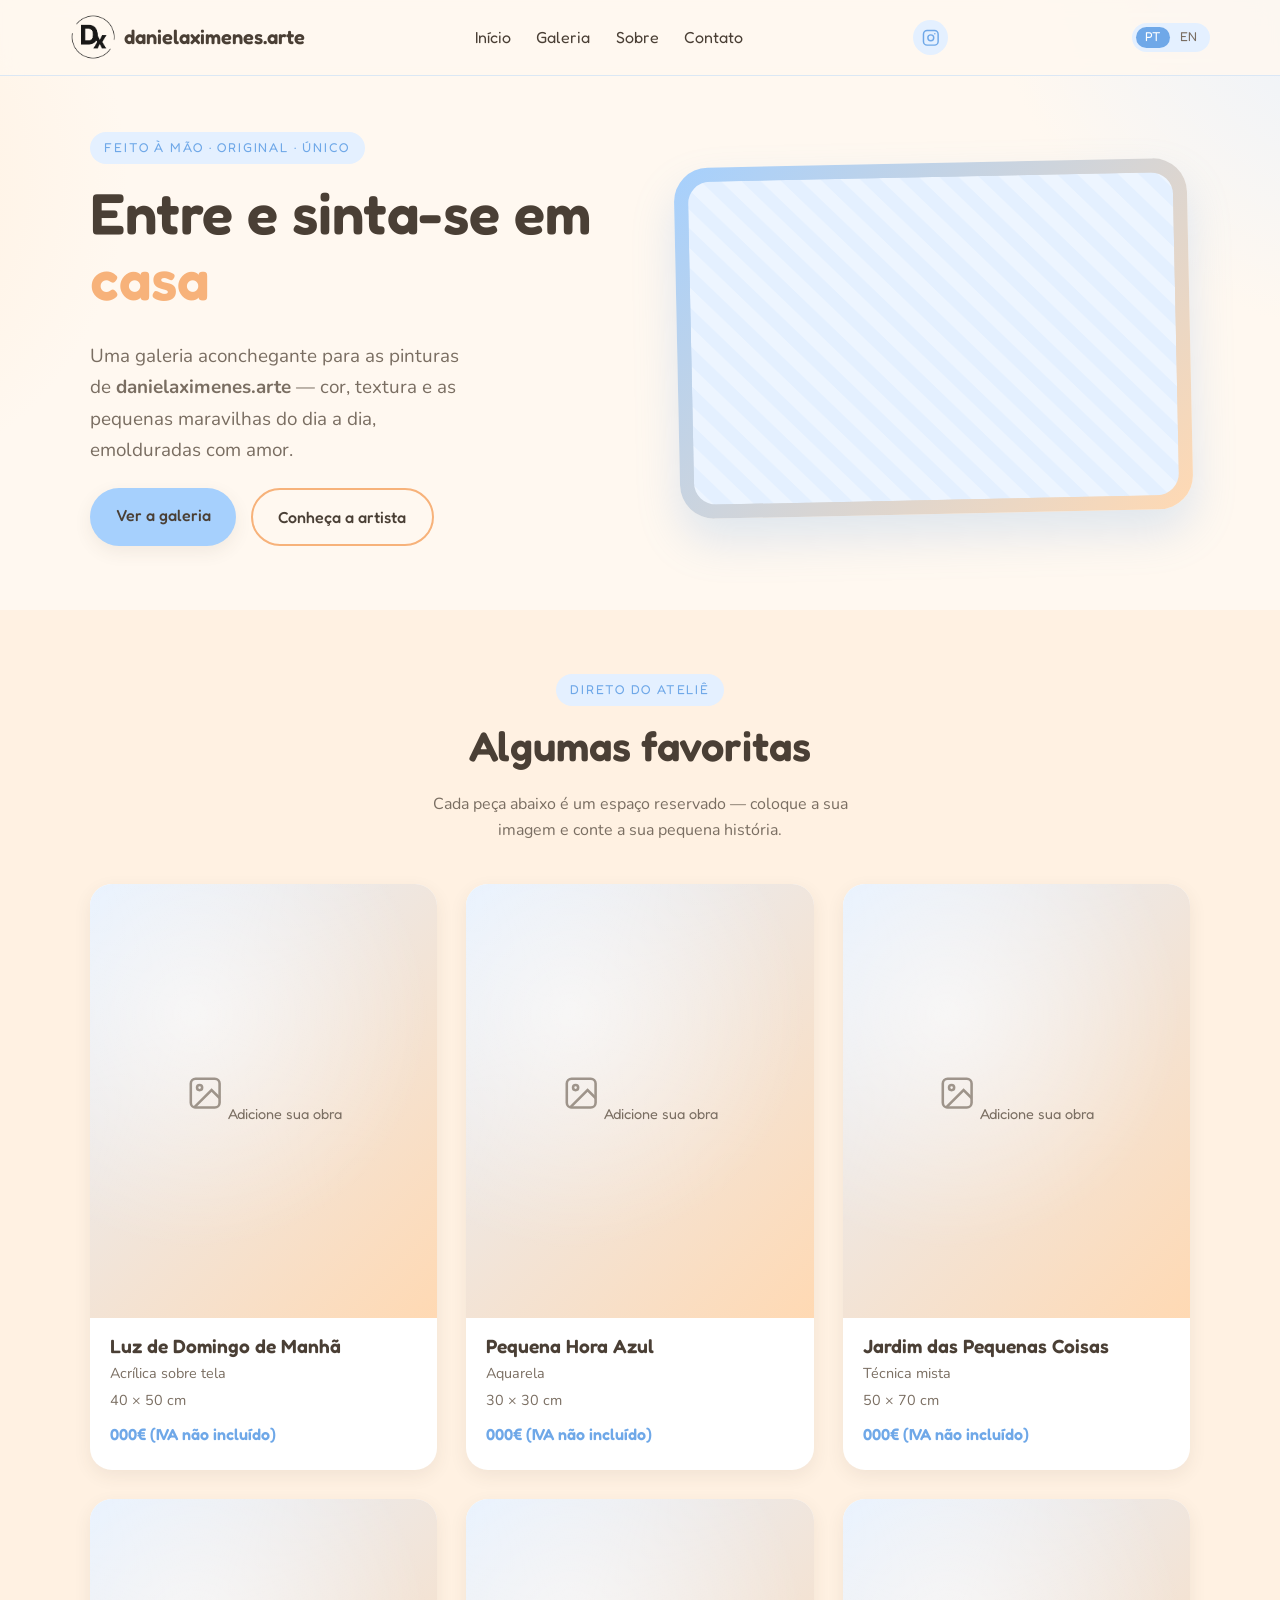
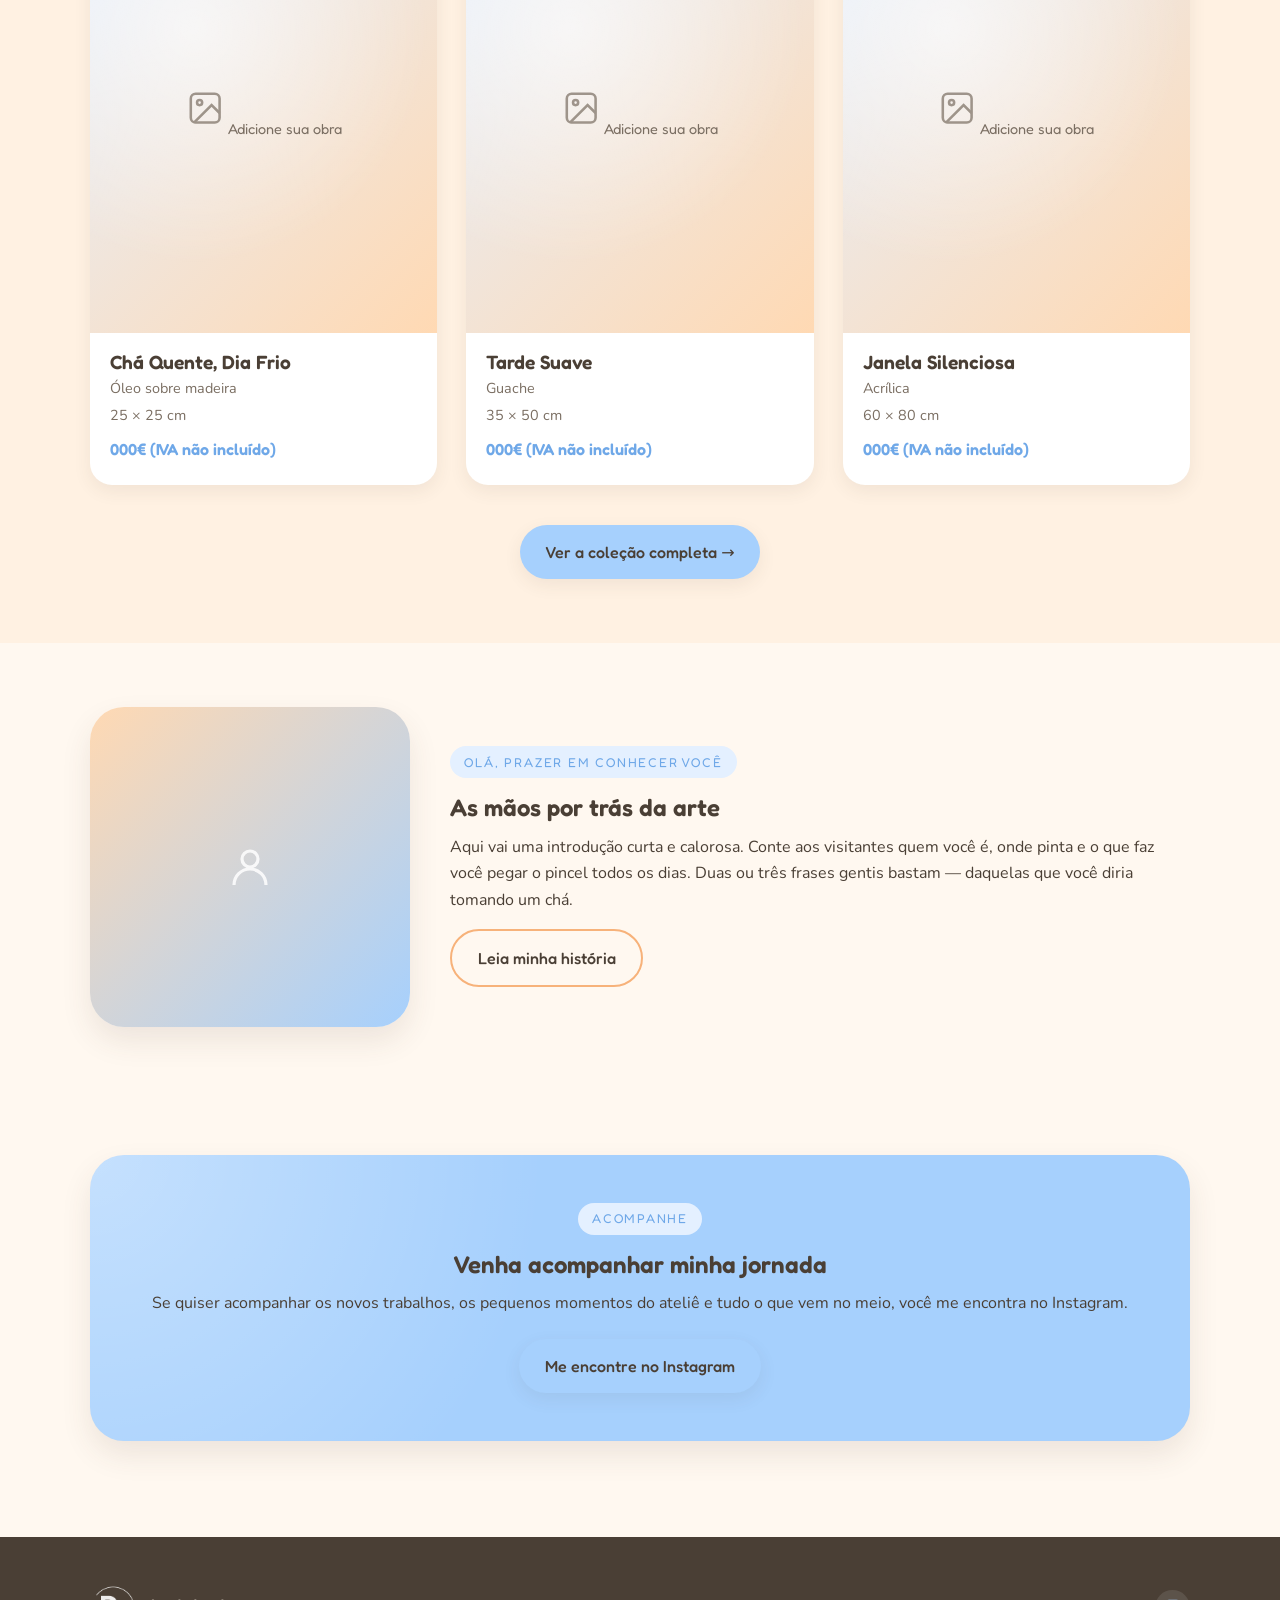
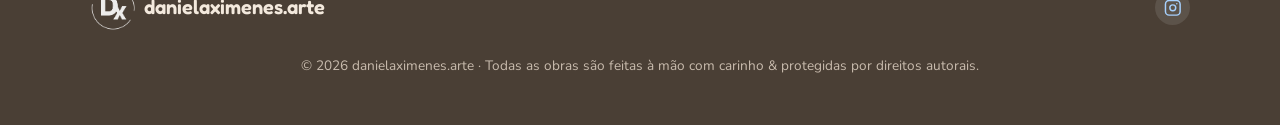
==== commit 653f1e59: "Updated the galery" ====
--- a/index.html
+++ b/index.html
@@ -10,7 +10,7 @@
   <link rel="preconnect" href="https://fonts.googleapis.com" />
   <link rel="preconnect" href="https://fonts.gstatic.com" crossorigin />
   <link href="https://fonts.googleapis.com/css2?family=Fredoka:wght@400;500;600&family=Nunito:wght@400;600;700&display=swap" rel="stylesheet" />
-  <link rel="stylesheet" href="/css/styles.css" />
+  <link rel="stylesheet" href="/css/styles.css?v=4" />
 </head>
 <body>
 
@@ -92,8 +92,9 @@
           </div>
           <div class="art-body">
             <h3 data-pt="Luz de Domingo de Manhã">Sunday Morning Light</h3>
-            <p class="art-meta" data-pt="Acrílica sobre tela · 40×50 cm">Acrylic on canvas · 40×50 cm</p>
-            <p class="art-desc" data-pt="Escreva aqui uma descrição aconchegante — o que a inspirou, as cores que você escolheu, o sentimento que espera transmitir.">Write a cozy little description here — what inspired it, the colours you reached for, the feeling you hope it brings.</p>
+            <p class="art-material" data-pt="Acrílica sobre tela">Acrylic on canvas</p>
+            <p class="art-size">40 × 50 cm</p>
+            <p class="art-price" data-pt="000€ (IVA não incluído)">000€ (VAT not included)</p>
           </div>
         </article>
 
@@ -106,8 +107,9 @@
           </div>
           <div class="art-body">
             <h3 data-pt="Pequena Hora Azul">Little Blue Hour</h3>
-            <p class="art-meta" data-pt="Aquarela · 30×30 cm">Watercolour · 30×30 cm</p>
-            <p class="art-desc" data-pt="Uma breve nota sobre esta peça. Conte a história por trás dela — as pessoas adoram essa parte.">A short note about this piece. Tell people the story behind it — they love that part.</p>
+            <p class="art-material" data-pt="Aquarela">Watercolour</p>
+            <p class="art-size">30 × 30 cm</p>
+            <p class="art-price" data-pt="000€ (IVA não incluído)">000€ (VAT not included)</p>
           </div>
         </article>
 
@@ -120,8 +122,9 @@
           </div>
           <div class="art-body">
             <h3 data-pt="Jardim das Pequenas Coisas">Garden of Small Things</h3>
-            <p class="art-meta" data-pt="Técnica mista · 50×70 cm">Mixed media · 50×70 cm</p>
-            <p class="art-desc" data-pt="Descreva as texturas, o clima, o momento que você quis eternizar.">Describe the textures, the mood, the moment you were trying to hold onto.</p>
+            <p class="art-material" data-pt="Técnica mista">Mixed media</p>
+            <p class="art-size">50 × 70 cm</p>
+            <p class="art-price" data-pt="000€ (IVA não incluído)">000€ (VAT not included)</p>
           </div>
         </article>
 
@@ -134,8 +137,9 @@
           </div>
           <div class="art-body">
             <h3 data-pt="Chá Quente, Dia Frio">Warm Tea, Cold Day</h3>
-            <p class="art-meta" data-pt="Óleo sobre madeira · 25×25 cm">Oil on board · 25×25 cm</p>
-            <p class="art-desc" data-pt="Uma ou duas linhas sobre esta. Mantenha o tom caloroso e pessoal — como um bilhete para um amigo.">A line or two about this one. Keep it warm and personal — like a note to a friend.</p>
+            <p class="art-material" data-pt="Óleo sobre madeira">Oil on board</p>
+            <p class="art-size">25 × 25 cm</p>
+            <p class="art-price" data-pt="000€ (IVA não incluído)">000€ (VAT not included)</p>
           </div>
         </article>
 
@@ -148,8 +152,9 @@
           </div>
           <div class="art-body">
             <h3 data-pt="Tarde Suave">Soft Afternoon</h3>
-            <p class="art-meta" data-pt="Guache · 35×50 cm">Gouache · 35×50 cm</p>
-            <p class="art-desc" data-pt="Compartilhe a história. Como estava a luz? O que você sentia?">Share the story. What was the light doing? What were you feeling?</p>
+            <p class="art-material" data-pt="Guache">Gouache</p>
+            <p class="art-size">35 × 50 cm</p>
+            <p class="art-price" data-pt="000€ (IVA não incluído)">000€ (VAT not included)</p>
           </div>
         </article>
 
@@ -162,8 +167,9 @@
           </div>
           <div class="art-body">
             <h3 data-pt="Janela Silenciosa">Quiet Window</h3>
-            <p class="art-meta" data-pt="Acrílica · 60×80 cm">Acrylic · 60×80 cm</p>
-            <p class="art-desc" data-pt="Sua descrição vai aqui. Conte a sua pequena história.">Your description goes here. Tell its little story.</p>
+            <p class="art-material" data-pt="Acrílica">Acrylic</p>
+            <p class="art-size">60 × 80 cm</p>
+            <p class="art-price" data-pt="000€ (IVA não incluído)">000€ (VAT not included)</p>
           </div>
         </article>
       </div>
@@ -223,6 +229,6 @@
     </div>
   </footer>
 
-  <script src="/js/main.js"></script>
+  <script src="/js/main.js?v=4"></script>
 </body>
 </html>
--- a/css/styles.css
+++ b/css/styles.css
@@ -315,8 +315,8 @@
 
 .art-body { padding: 1.1rem 1.25rem 1.4rem; }
 .art-body h3 { font-size: 1.2rem; margin-bottom: .3rem; }
-.art-meta { font-size: .82rem; color: var(--brand-deep); font-family: var(--font-display); margin-bottom: .5rem; }
-.art-desc { color: var(--ink-soft); font-size: .96rem; margin: 0; }
+.art-material, .art-size { font-size: .9rem; color: var(--ink-soft); margin: 0 0 .15rem; }
+.art-price { font-family: var(--font-display); font-weight: 600; color: var(--brand-deep); margin: .55rem 0 0; }
 
 /* ---------- About teaser ---------- */
 .about-grid {
@@ -518,3 +518,112 @@
   background: var(--brand-deep);
   color: #fff;
 }
+
+/* ============================================================
+   ARTWORK LIGHTBOX (click a painting → window)
+   ============================================================ */
+body.no-scroll { overflow: hidden; }
+
+.art-card { cursor: pointer; }
+.art-card:focus-visible { outline: 3px solid var(--brand-deep); outline-offset: 3px; }
+
+.lightbox {
+  position: fixed;
+  inset: 0;
+  z-index: 100;
+  display: flex;
+  align-items: center;
+  justify-content: center;
+  padding: 1.2rem;
+}
+.lightbox[hidden] { display: none; }
+.lightbox__overlay {
+  position: absolute;
+  inset: 0;
+  background: rgba(74, 63, 53, 0.55);
+  backdrop-filter: blur(4px);
+}
+.lightbox__dialog {
+  position: relative;
+  z-index: 1;
+  width: min(960px, 100%);
+  max-height: 90vh;
+  overflow: auto;
+  background: var(--cream);
+  border-radius: var(--radius-lg);
+  box-shadow: var(--shadow-lift);
+  display: grid;
+  grid-template-columns: 1.1fr 1fr;
+  gap: 1.6rem;
+  padding: 1.6rem;
+}
+.lightbox__media { min-width: 0; }
+.lightbox__stage {
+  background: var(--brand-soft);
+  border-radius: var(--radius);
+  aspect-ratio: 4 / 3;
+  display: grid;
+  place-items: center;
+  overflow: hidden;
+}
+.lightbox__stage img { width: 100%; height: 100%; object-fit: cover; display: block; }
+.lightbox__placeholder svg { width: 3rem; height: 3rem; color: var(--ink-soft); opacity: .6; }
+.lightbox__thumbs { display: flex; gap: .5rem; margin-top: .7rem; flex-wrap: wrap; }
+.lightbox__thumb {
+  width: 60px;
+  height: 60px;
+  padding: 0;
+  border: 2px solid transparent;
+  border-radius: 12px;
+  overflow: hidden;
+  cursor: pointer;
+  background: var(--brand-soft);
+}
+.lightbox__thumb img { width: 100%; height: 100%; object-fit: cover; display: block; }
+.lightbox__thumb.is-active { border-color: var(--brand-deep); }
+.lightbox__info { display: flex; flex-direction: column; }
+.lightbox__title { margin: .2rem 0 .5rem; }
+.lightbox__material, .lightbox__size { color: var(--ink-soft); margin: 0 0 .2rem; }
+.lightbox__price { font-family: var(--font-display); font-weight: 600; font-size: 1.2rem; color: var(--ink); margin: 1.1rem 0 0; }
+.lightbox__close {
+  position: absolute;
+  top: .8rem;
+  right: .8rem;
+  z-index: 2;
+  width: 2.4rem;
+  height: 2.4rem;
+  border: none;
+  border-radius: 50%;
+  background: var(--cream-2);
+  color: var(--ink);
+  font-size: 1.5rem;
+  line-height: 1;
+  cursor: pointer;
+  box-shadow: var(--shadow-soft);
+}
+.lightbox__close:hover { background: var(--peach); }
+.lightbox__nav {
+  position: absolute;
+  top: 50%;
+  transform: translateY(-50%);
+  z-index: 2;
+  width: 2.6rem;
+  height: 2.6rem;
+  border: none;
+  border-radius: 50%;
+  background: rgba(255, 255, 255, .9);
+  color: var(--ink);
+  font-size: 1.6rem;
+  line-height: 1;
+  cursor: pointer;
+  box-shadow: var(--shadow-soft);
+}
+.lightbox__prev { left: .6rem; }
+.lightbox__next { right: .6rem; }
+.lightbox__nav:hover { background: var(--brand); color: #fff; }
+.lightbox__nav[hidden] { display: none; }
+
+@media (max-width: 760px) {
+  .lightbox__dialog { grid-template-columns: 1fr; gap: 1rem; }
+  .lightbox__nav { width: 2.2rem; height: 2.2rem; font-size: 1.3rem; }
+}
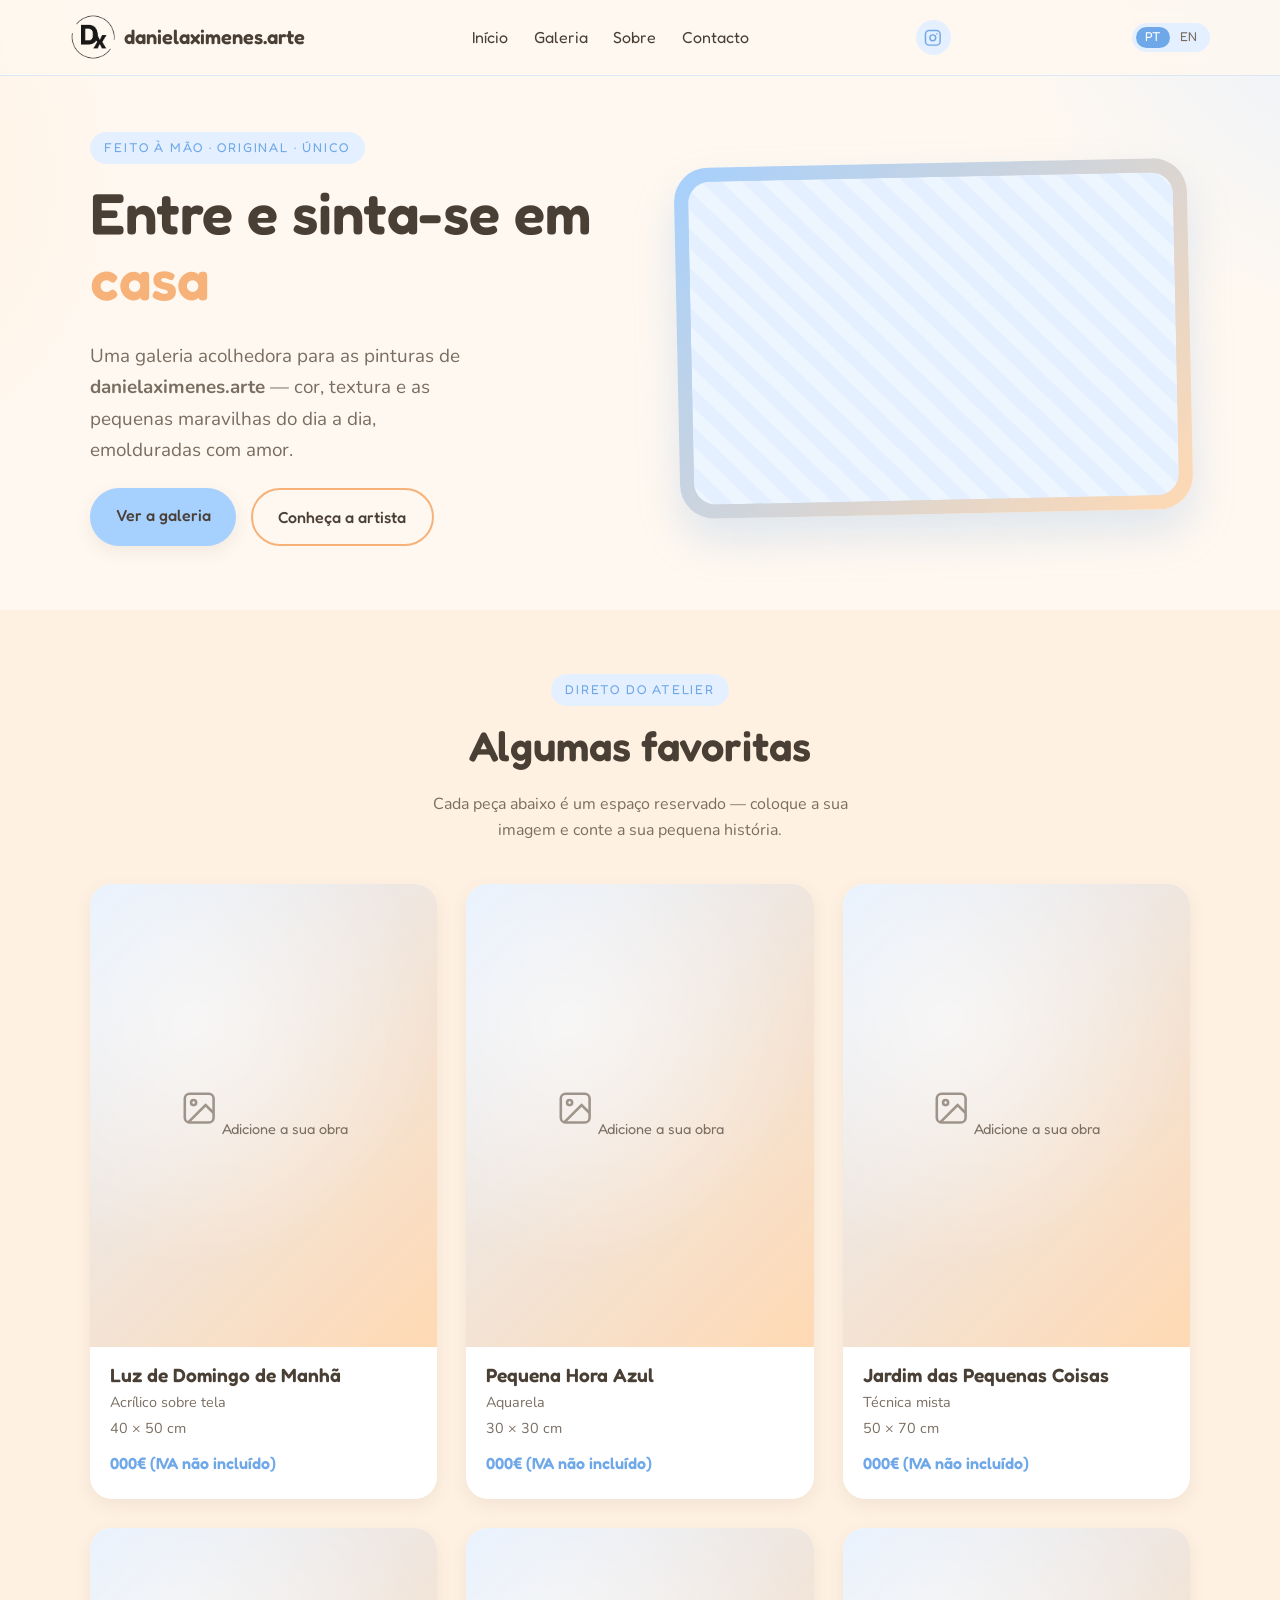
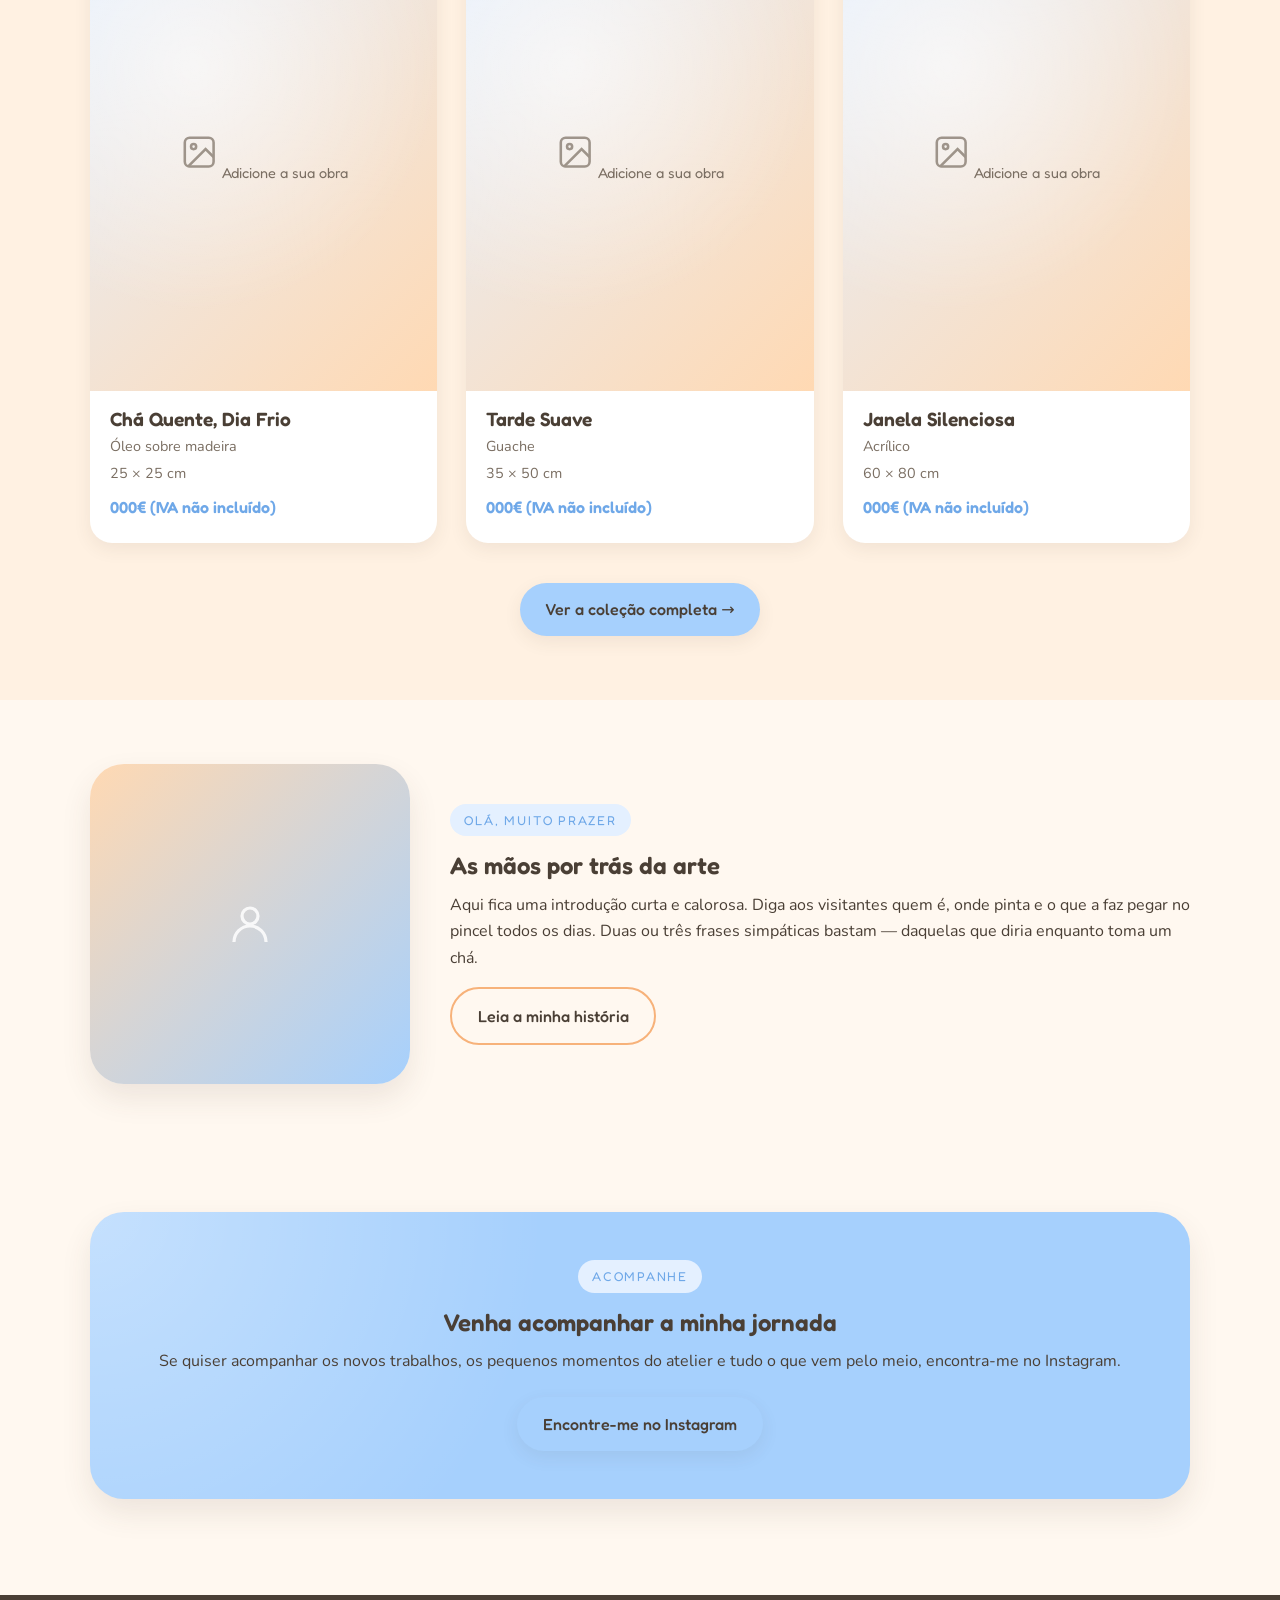
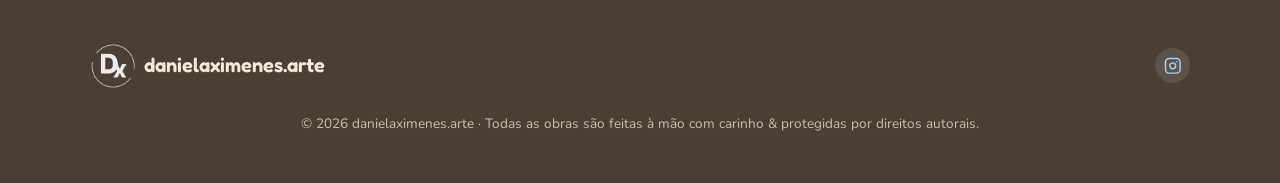
==== commit 2f7896f8: "Corrected portuguese, compressed pictures" ====
--- a/index.html
+++ b/index.html
@@ -25,7 +25,7 @@
         <li><a href="/" data-pt="Início">Home</a></li>
         <li><a href="/gallery/" data-pt="Galeria">Gallery</a></li>
         <li><a href="/about/" data-pt="Sobre">About</a></li>
-        <li><a href="/contact/" data-pt="Contato">Contact</a></li>
+        <li><a href="/contact/" data-pt="Contacto">Contact</a></li>
       </ul>
 
       <div class="nav-social">
@@ -50,7 +50,7 @@
       <div class="reveal">
         <span class="eyebrow" data-pt="feito à mão · original · único">handmade · original · one of a kind</span>
         <h1 data-pt="Entre e sinta-se em <span class='squiggle'>casa</span>">Come on in &amp; make yourself at <span class="squiggle">home</span></h1>
-        <p class="hero-lead" data-pt="Uma galeria aconchegante para as pinturas de <strong>danielaximenes.arte</strong> — cor, textura e as pequenas maravilhas do dia a dia, emolduradas com amor.">
+        <p class="hero-lead" data-pt="Uma galeria acolhedora para as pinturas de <strong>danielaximenes.arte</strong> — cor, textura e as pequenas maravilhas do dia a dia, emolduradas com amor.">
           A snug little gallery for the paintings of <strong>danielaximenes.arte</strong> —
           colour, texture and small everyday wonders, framed with love.
         </p>
@@ -75,7 +75,7 @@
   <section class="section section--warm" id="gallery">
     <div class="container">
       <div class="section-head reveal">
-        <span class="eyebrow" data-pt="direto do ateliê">fresh from the studio</span>
+        <span class="eyebrow" data-pt="direto do atelier">fresh from the studio</span>
         <h2 data-pt="Algumas favoritas">A few favourites</h2>
         <p data-pt="Cada peça abaixo é um espaço reservado — coloque a sua imagem e conte a sua pequena história.">Each piece below is a placeholder — swap in your own image and tell its little story.</p>
       </div>
@@ -87,12 +87,12 @@
             <!-- TO ADD IMAGE: replace the two lines below with <img src="/assets/piece-1.jpg" alt="..."> -->
             <div>
               <svg viewBox="0 0 24 24" fill="none" stroke="currentColor" stroke-width="1.6"><rect x="3" y="3" width="18" height="18" rx="3"/><circle cx="8.5" cy="8.5" r="1.6"/><path d="M21 15l-5-5L5 21"/></svg>
-              <span data-pt="Adicione sua obra">Add your artwork</span>
+              <span data-pt="Adicione a sua obra">Add your artwork</span>
             </div>
           </div>
           <div class="art-body">
             <h3 data-pt="Luz de Domingo de Manhã">Sunday Morning Light</h3>
-            <p class="art-material" data-pt="Acrílica sobre tela">Acrylic on canvas</p>
+            <p class="art-material" data-pt="Acrílico sobre tela">Acrylic on canvas</p>
             <p class="art-size">40 × 50 cm</p>
             <p class="art-price" data-pt="000€ (IVA não incluído)">000€ (VAT not included)</p>
           </div>
@@ -102,7 +102,7 @@
           <div class="img-placeholder">
             <div>
               <svg viewBox="0 0 24 24" fill="none" stroke="currentColor" stroke-width="1.6"><rect x="3" y="3" width="18" height="18" rx="3"/><circle cx="8.5" cy="8.5" r="1.6"/><path d="M21 15l-5-5L5 21"/></svg>
-              <span data-pt="Adicione sua obra">Add your artwork</span>
+              <span data-pt="Adicione a sua obra">Add your artwork</span>
             </div>
           </div>
           <div class="art-body">
@@ -117,7 +117,7 @@
           <div class="img-placeholder">
             <div>
               <svg viewBox="0 0 24 24" fill="none" stroke="currentColor" stroke-width="1.6"><rect x="3" y="3" width="18" height="18" rx="3"/><circle cx="8.5" cy="8.5" r="1.6"/><path d="M21 15l-5-5L5 21"/></svg>
-              <span data-pt="Adicione sua obra">Add your artwork</span>
+              <span data-pt="Adicione a sua obra">Add your artwork</span>
             </div>
           </div>
           <div class="art-body">
@@ -132,7 +132,7 @@
           <div class="img-placeholder">
             <div>
               <svg viewBox="0 0 24 24" fill="none" stroke="currentColor" stroke-width="1.6"><rect x="3" y="3" width="18" height="18" rx="3"/><circle cx="8.5" cy="8.5" r="1.6"/><path d="M21 15l-5-5L5 21"/></svg>
-              <span data-pt="Adicione sua obra">Add your artwork</span>
+              <span data-pt="Adicione a sua obra">Add your artwork</span>
             </div>
           </div>
           <div class="art-body">
@@ -147,7 +147,7 @@
           <div class="img-placeholder">
             <div>
               <svg viewBox="0 0 24 24" fill="none" stroke="currentColor" stroke-width="1.6"><rect x="3" y="3" width="18" height="18" rx="3"/><circle cx="8.5" cy="8.5" r="1.6"/><path d="M21 15l-5-5L5 21"/></svg>
-              <span data-pt="Adicione sua obra">Add your artwork</span>
+              <span data-pt="Adicione a sua obra">Add your artwork</span>
             </div>
           </div>
           <div class="art-body">
@@ -162,12 +162,12 @@
           <div class="img-placeholder">
             <div>
               <svg viewBox="0 0 24 24" fill="none" stroke="currentColor" stroke-width="1.6"><rect x="3" y="3" width="18" height="18" rx="3"/><circle cx="8.5" cy="8.5" r="1.6"/><path d="M21 15l-5-5L5 21"/></svg>
-              <span data-pt="Adicione sua obra">Add your artwork</span>
+              <span data-pt="Adicione a sua obra">Add your artwork</span>
             </div>
           </div>
           <div class="art-body">
             <h3 data-pt="Janela Silenciosa">Quiet Window</h3>
-            <p class="art-material" data-pt="Acrílica">Acrylic</p>
+            <p class="art-material" data-pt="Acrílico">Acrylic</p>
             <p class="art-size">60 × 80 cm</p>
             <p class="art-price" data-pt="000€ (IVA não incluído)">000€ (VAT not included)</p>
           </div>
@@ -188,14 +188,14 @@
         <svg viewBox="0 0 24 24" fill="none" stroke="currentColor" stroke-width="1.6"><circle cx="12" cy="8" r="4"/><path d="M4 21a8 8 0 0 1 16 0"/></svg>
       </div>
       <div class="reveal">
-        <span class="eyebrow" data-pt="olá, prazer em conhecer você">hello, nice to meet you</span>
+        <span class="eyebrow" data-pt="olá, muito prazer">hello, nice to meet you</span>
         <h2 data-pt="As mãos por trás da arte">The hands behind the art</h2>
-        <p data-pt="Aqui vai uma introdução curta e calorosa. Conte aos visitantes quem você é, onde pinta e o que faz você pegar o pincel todos os dias. Duas ou três frases gentis bastam — daquelas que você diria tomando um chá.">
+        <p data-pt="Aqui fica uma introdução curta e calorosa. Diga aos visitantes quem é, onde pinta e o que a faz pegar no pincel todos os dias. Duas ou três frases simpáticas bastam — daquelas que diria enquanto toma um chá.">
           A warm, short introduction lives here. Tell visitors who you are, where you
           paint, and what keeps you reaching for the brush. Two or three friendly
           sentences are plenty — the kind you'd say over a cup of tea.
         </p>
-        <a class="btn btn-ghost" href="/about/" data-pt="Leia minha história">Read my story</a>
+        <a class="btn btn-ghost" href="/about/" data-pt="Leia a minha história">Read my story</a>
       </div>
     </div>
   </section>
@@ -205,10 +205,10 @@
     <div class="container">
       <div class="hello reveal">
         <span class="eyebrow" data-pt="acompanhe">follow along</span>
-        <h2 data-pt="Venha acompanhar minha jornada">Come follow my journey</h2>
-        <p data-pt="Se quiser acompanhar os novos trabalhos, os pequenos momentos do ateliê e tudo o que vem no meio, você me encontra no Instagram.">If you'd like to follow along with new work, little studio moments and everything in between, you'll find me over on Instagram.</p>
+        <h2 data-pt="Venha acompanhar a minha jornada">Come follow my journey</h2>
+        <p data-pt="Se quiser acompanhar os novos trabalhos, os pequenos momentos do atelier e tudo o que vem pelo meio, encontra-me no Instagram.">If you'd like to follow along with new work, little studio moments and everything in between, you'll find me over on Instagram.</p>
         <div style="margin-top:1.4rem;">
-          <a class="btn btn-primary" href="https://www.instagram.com/danielaximenes.arte/" target="_blank" rel="noopener" data-pt="Me encontre no Instagram">Find me on Instagram</a>
+          <a class="btn btn-primary" href="https://www.instagram.com/danielaximenes.arte/" target="_blank" rel="noopener" data-pt="Encontre-me no Instagram">Find me on Instagram</a>
         </div>
       </div>
     </div>
--- a/css/styles.css
+++ b/css/styles.css
@@ -299,7 +299,7 @@
 
 /* the image placeholder (swap the inner div for an <img>) */
 .img-placeholder {
-  aspect-ratio: 4 / 5;
+  aspect-ratio: 3 / 4;
   background:
     radial-gradient(circle at 30% 30%, rgba(255,255,255,.6), transparent 60%),
     linear-gradient(135deg, var(--brand-soft), var(--peach));
@@ -307,7 +307,6 @@
   place-items: center;
   text-align: center;
   color: var(--ink-soft);
-  padding: 1rem;
 }
 .img-placeholder svg { width: 2.4rem; height: 2.4rem; opacity: .7; margin-bottom: .4rem; }
 .img-placeholder span { font-family: var(--font-display); font-size: .9rem; }
@@ -561,7 +560,7 @@
 .lightbox__stage {
   background: var(--brand-soft);
   border-radius: var(--radius);
-  aspect-ratio: 4 / 3;
+  aspect-ratio: 3 / 4;
   display: grid;
   place-items: center;
   overflow: hidden;
